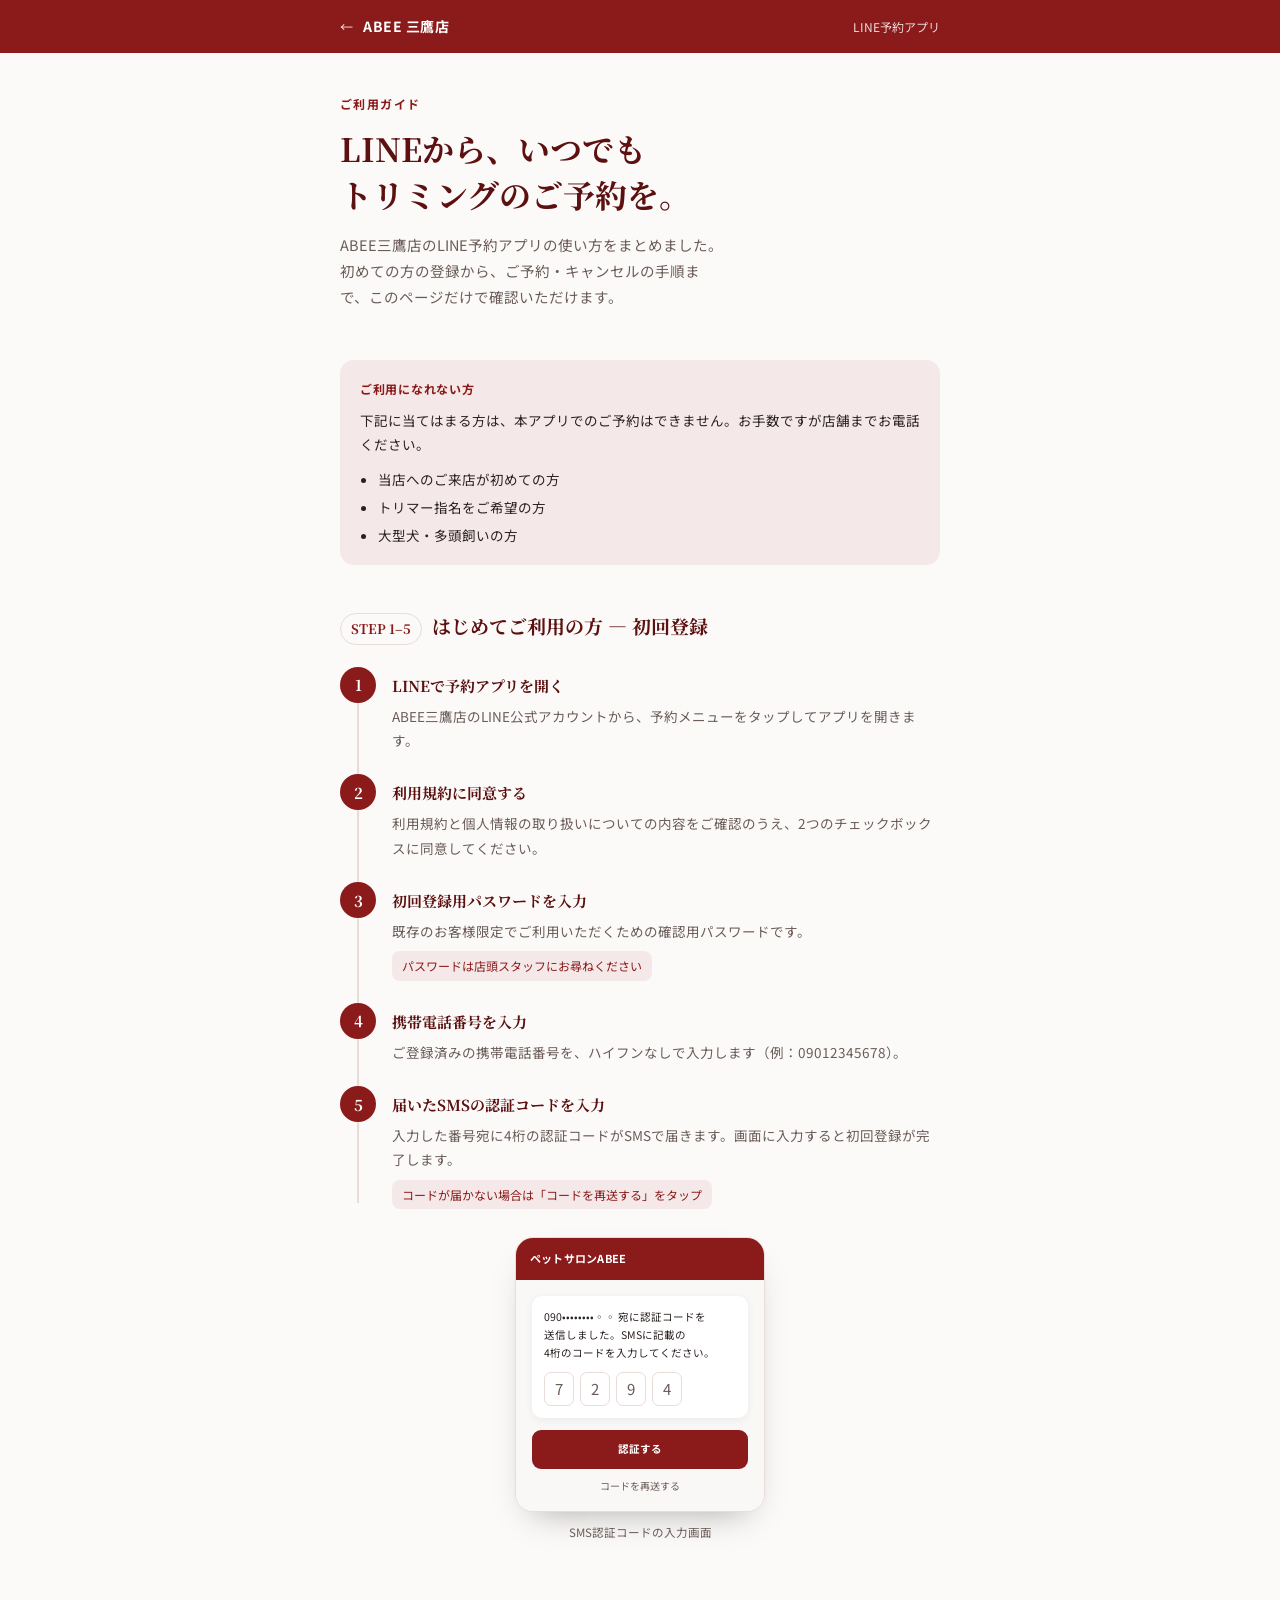
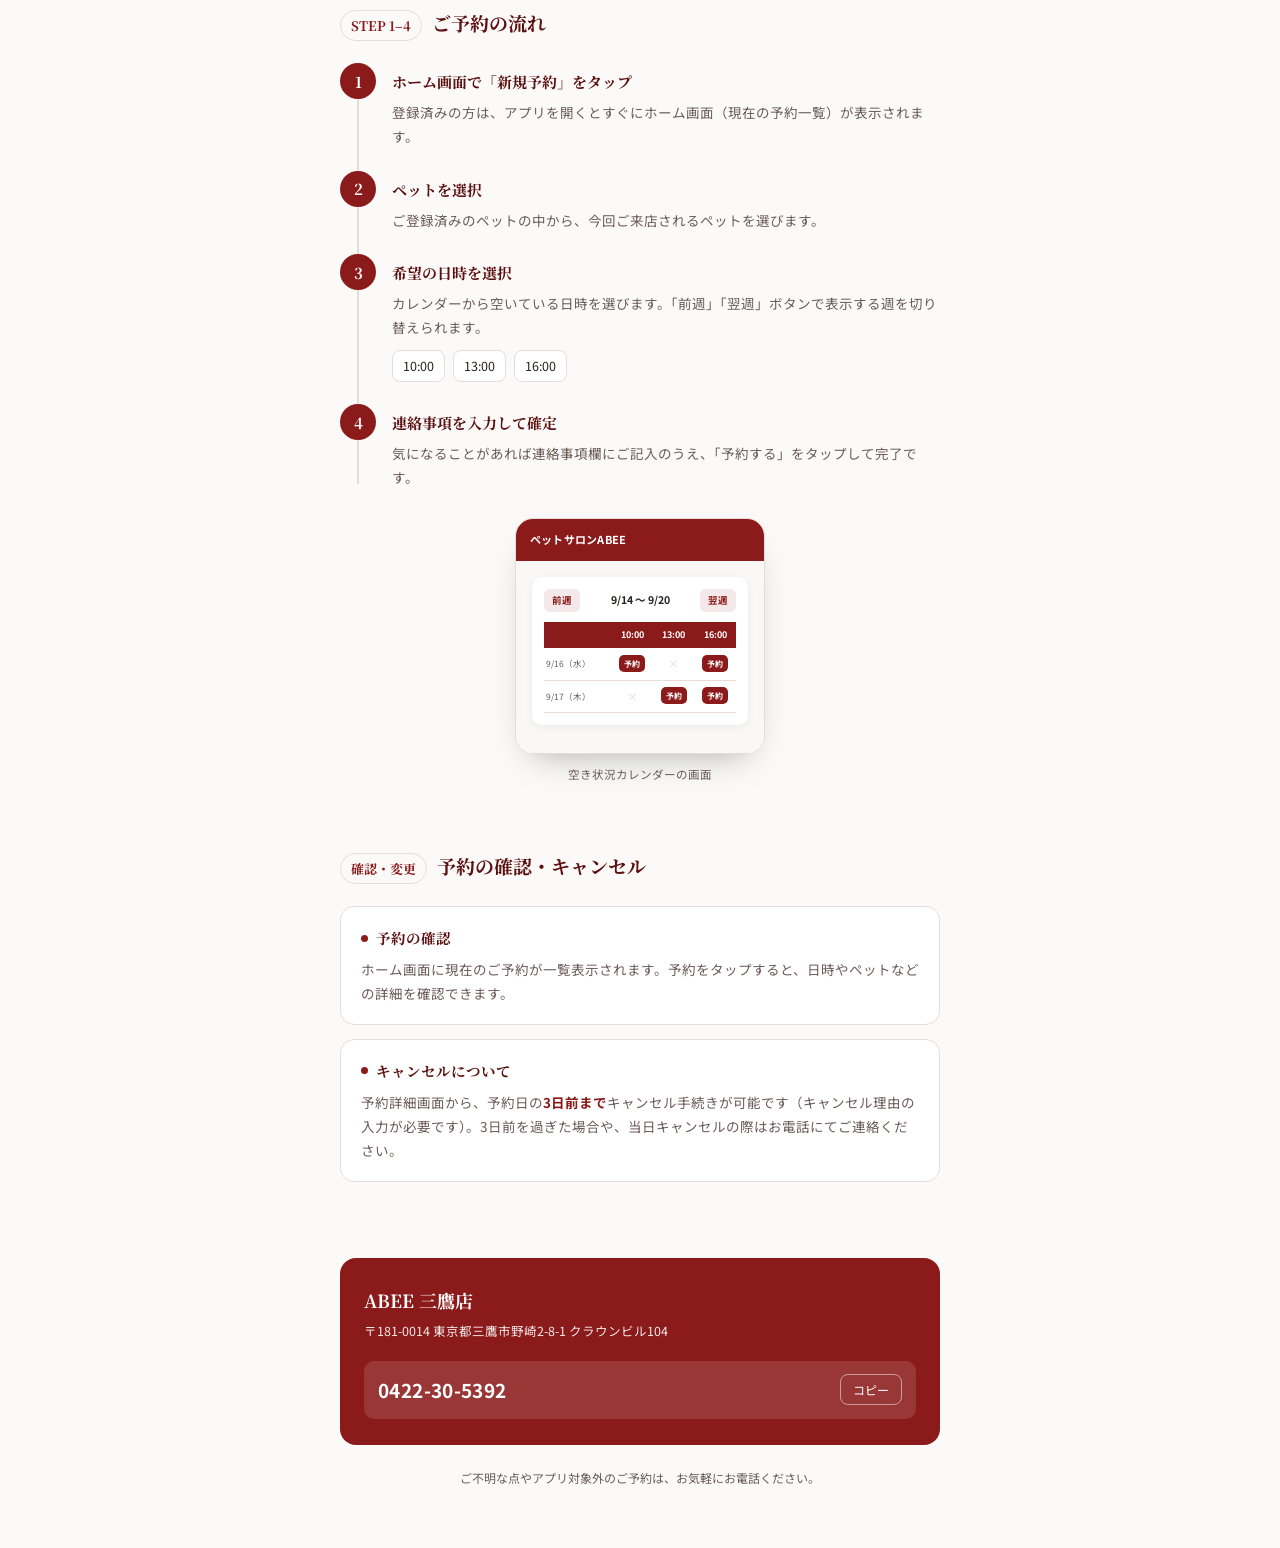
==== guide.html @ 0f538b0d "LINE予約アプリの使い方ガイドページを追加 初回登録〜予約〜キャンセルまでの流れをまとめた独立ページ (guide.html)を追加し、初回登録案内画面(screen-register)から リンク" ====
<!DOCTYPE html>
<html lang="ja">
<head>
<meta charset="UTF-8">
<meta name="viewport" content="width=device-width, initial-scale=1.0, viewport-fit=cover">
<title>LINE予約ガイド | ABEE三鷹店</title>
<link rel="stylesheet" href="https://fonts.googleapis.com/css2?family=Noto+Serif+JP:wght@500;700&family=Noto+Sans+JP:wght@400;500;700&display=swap">
<style>
  :root{
    --red:#8B1A1A;
    --red-deep:#5C1010;
    --red-soft:#F5E8E8;
    --ink:#2A2220;
    --ink-soft:#6B5C58;
    --paper:#FBFAF9;
    --card:#FFFFFF;
    --line:#E8DCD9;
  }
  *{box-sizing:border-box;}
  html,body{margin:0;}
  body{
    background:var(--paper);
    color:var(--ink);
    font-family:'Noto Sans JP','Hiragino Kaku Gothic ProN',sans-serif;
    line-height:1.8;
  }
  img{max-width:100%;}
  h1,h2,h3{
    font-family:'Noto Serif JP',serif;
    color:var(--red-deep);
    margin:0;
  }
  .wrap{
    max-width:640px;
    margin:0 auto;
    padding-left:20px;
    padding-right:20px;
  }

  /* ── ヘッダー ── */
  .masthead{
    background:var(--red);
    color:#fff;
    padding-top:14px;
    padding-bottom:14px;
  }
  .masthead .wrap{
    display:flex;
    align-items:center;
    gap:10px;
  }
  .masthead a.back{
    color:#fff;
    text-decoration:none;
    font-size:13px;
    opacity:.9;
    display:flex;
    align-items:center;
    gap:4px;
  }
  .masthead .shop{
    font-weight:700;
    font-size:14px;
    letter-spacing:.04em;
  }
  .masthead .tagline{
    font-size:12px;
    opacity:.85;
    margin-left:auto;
  }

  /* ── ヒーロー ── */
  .hero{
    padding-top:40px;
    padding-bottom:28px;
  }
  .hero .eyebrow{
    font-size:12px;
    font-weight:700;
    letter-spacing:.12em;
    color:var(--red);
    margin-bottom:10px;
  }
  .hero h1{
    font-size:clamp(24px,6vw,32px);
    font-weight:700;
    line-height:1.45;
  }
  .hero p{
    margin-top:14px;
    color:var(--ink-soft);
    font-size:14.5px;
    max-width:48ch;
  }

  /* ── 注意カード ── */
  .notice{
    background:var(--red-soft);
    border-radius:14px;
    padding:18px 20px;
    margin-top:8px;
    margin-bottom:36px;
  }
  .notice .label{
    font-size:12px;
    font-weight:700;
    letter-spacing:.06em;
    color:var(--red);
    margin-bottom:8px;
  }
  .notice p{
    font-size:13.5px;
    color:var(--ink);
    margin:0 0 10px;
  }
  .notice ul{
    margin:0;
    padding-left:1.3em;
    font-size:13.5px;
  }
  .notice li{margin-bottom:4px;}
  .notice li:last-child{margin-bottom:0;}

  /* ── セクション見出し ── */
  section{
    padding-top:8px;
    padding-bottom:44px;
  }
  .section-head{
    display:flex;
    align-items:baseline;
    gap:10px;
    margin-bottom:22px;
  }
  .section-head .no{
    font-family:'Noto Serif JP',serif;
    font-size:13px;
    font-weight:700;
    color:var(--red);
    border:1px solid var(--line);
    border-radius:999px;
    padding:3px 10px;
    flex-shrink:0;
  }
  .section-head h2{
    font-size:19px;
    font-weight:700;
  }

  /* ── ステップ ── */
  .steps{
    position:relative;
    display:flex;
    flex-direction:column;
    gap:22px;
  }
  .steps::before{
    content:"";
    position:absolute;
    left:17px;
    top:6px;
    bottom:6px;
    width:2px;
    background:var(--line);
  }
  .step{
    position:relative;
    display:flex;
    gap:16px;
  }
  .step .num{
    position:relative;
    z-index:1;
    flex-shrink:0;
    width:36px;
    height:36px;
    border-radius:50%;
    background:var(--red);
    color:#fff;
    font-family:'Noto Serif JP',serif;
    font-weight:700;
    font-size:15px;
    display:flex;
    align-items:center;
    justify-content:center;
  }
  .step .body{padding-top:5px;}
  .step .body h3{font-size:15px;font-weight:700;margin-bottom:5px;}
  .step .body p{font-size:13.5px;color:var(--ink-soft);margin:0;}
  .step .body .hint{
    display:inline-block;
    margin-top:8px;
    font-size:12px;
    color:var(--red);
    background:var(--red-soft);
    border-radius:8px;
    padding:4px 10px;
  }

  /* ── 時間帯バッジ ── */
  .slots{display:flex;gap:8px;margin-top:10px;flex-wrap:wrap;}
  .slots span{
    font-size:12.5px;
    font-variant-numeric:tabular-nums;
    background:var(--card);
    border:1px solid var(--line);
    border-radius:8px;
    padding:4px 10px;
  }

  /* ── 情報カード群 ── */
  .info-grid{display:grid;gap:14px;}
  .info-card{
    background:var(--card);
    border:1px solid var(--line);
    border-radius:14px;
    padding:18px 20px;
  }
  .info-card h3{
    font-size:14.5px;font-weight:700;margin-bottom:6px;
    display:flex;align-items:center;gap:8px;
  }
  .info-card h3 .dot{width:7px;height:7px;border-radius:50%;background:var(--red);flex-shrink:0;}
  .info-card p{font-size:13.5px;color:var(--ink-soft);margin:0;}

  /* ── フッター ── */
  footer{padding-top:32px;padding-bottom:48px;}
  .contact-card{background:var(--red);color:#fff;border-radius:16px;padding:26px 24px;}
  .contact-card .name{font-family:'Noto Serif JP',serif;font-size:18px;font-weight:700;margin-bottom:4px;}
  .contact-card .addr{font-size:12.5px;opacity:.9;margin-bottom:18px;}
  .tel-row{display:flex;align-items:center;gap:10px;background:rgba(255,255,255,.12);border-radius:10px;padding:12px 14px;}
  .tel-row .num{font-size:19px;font-weight:700;font-variant-numeric:tabular-nums;letter-spacing:.02em;}
  .copy-btn{
    margin-left:auto;flex-shrink:0;
    border:1px solid rgba(255,255,255,.5);background:transparent;color:#fff;
    font-family:'Noto Sans JP',sans-serif;font-size:12px;border-radius:8px;padding:6px 12px;cursor:pointer;
  }
  .copy-btn:active{background:rgba(255,255,255,.15);}
  .foot-note{text-align:center;font-size:12px;color:var(--ink-soft);margin-top:22px;}

  @media (max-width:420px){ .hero{padding-top:32px;padding-bottom:22px;} }

  /* ── 画面プレビュー ── */
  .mock{
    width:100%;max-width:250px;margin:28px auto 4px;
    border-radius:18px;overflow:hidden;
    background:var(--card);border:1px solid var(--line);
    box-shadow:0 16px 34px -18px rgba(0,0,0,.35);
  }
  .mock-head{background:var(--red);color:#fff;font-size:11px;font-weight:700;letter-spacing:.02em;padding:11px 14px;}
  .mock-body{padding:16px;background:#FAF8F7;}
  .mock-card{background:#fff;border-radius:10px;padding:12px;margin-bottom:12px;box-shadow:0 2px 8px rgba(0,0,0,.06);}
  .mock-p{font-size:10.5px;color:var(--ink);margin:0 0 10px;line-height:1.7;}
  .mock-pin{display:flex;gap:6px;}
  .mock-pin span{
    width:30px;height:34px;border:1.5px solid var(--line);border-radius:7px;
    display:flex;align-items:center;justify-content:center;font-size:15px;color:var(--ink-soft);
  }
  .mock-btn{background:var(--red);color:#fff;text-align:center;font-size:10.5px;font-weight:700;border-radius:9px;padding:10px;margin-bottom:8px;}
  .mock-link{text-align:center;font-size:10px;color:var(--ink-soft);}
  .mock-cal-nav{display:flex;justify-content:space-between;align-items:center;font-size:9.5px;margin-bottom:10px;color:var(--ink-soft);}
  .mock-cal-nav .pill{background:var(--red-soft);color:var(--red);border-radius:6px;padding:3px 8px;font-weight:700;}
  .mock-cal-nav b{color:var(--ink);font-size:10.5px;font-weight:700;}
  .mock-cal{width:100%;border-collapse:collapse;font-size:9px;}
  .mock-cal th{background:var(--red);color:#fff;padding:5px 2px;font-weight:700;font-size:9px;}
  .mock-cal td{padding:6px 2px;text-align:center;border-bottom:1px solid var(--line);}
  .mock-cal td:first-child{text-align:left;font-size:8.5px;color:var(--ink-soft);}
  .mock-cal td.ok{color:#fff;}
  .mock-cal td.ok span{background:var(--red);border-radius:5px;padding:3px 5px;font-size:8px;font-weight:700;}
  .mock-cal td.no{color:var(--line);font-size:11px;}
  .mock-caption{text-align:center;font-size:11.5px;color:var(--ink-soft);margin-top:10px;}
</style>
</head>
<body>

<header class="masthead">
  <div class="wrap">
    <a class="back" href="index.html">←</a>
    <span class="shop">ABEE 三鷹店</span>
    <span class="tagline">LINE予約アプリ</span>
  </div>
</header>

<div class="wrap">

  <div class="hero">
    <div class="eyebrow">ご利用ガイド</div>
    <h1>LINEから、いつでも<br>トリミングのご予約を。</h1>
    <p>ABEE三鷹店のLINE予約アプリの使い方をまとめました。初めての方の登録から、ご予約・キャンセルの手順まで、このページだけで確認いただけます。</p>
  </div>

  <div class="notice">
    <div class="label">ご利用になれない方</div>
    <p>下記に当てはまる方は、本アプリでのご予約はできません。お手数ですが店舗までお電話ください。</p>
    <ul>
      <li>当店へのご来店が初めての方</li>
      <li>トリマー指名をご希望の方</li>
      <li>大型犬・多頭飼いの方</li>
    </ul>
  </div>

  <section>
    <div class="section-head">
      <span class="no">STEP 1–5</span>
      <h2>はじめてご利用の方 — 初回登録</h2>
    </div>
    <div class="steps">
      <div class="step">
        <div class="num">1</div>
        <div class="body">
          <h3>LINEで予約アプリを開く</h3>
          <p>ABEE三鷹店のLINE公式アカウントから、予約メニューをタップしてアプリを開きます。</p>
        </div>
      </div>
      <div class="step">
        <div class="num">2</div>
        <div class="body">
          <h3>利用規約に同意する</h3>
          <p>利用規約と個人情報の取り扱いについての内容をご確認のうえ、2つのチェックボックスに同意してください。</p>
        </div>
      </div>
      <div class="step">
        <div class="num">3</div>
        <div class="body">
          <h3>初回登録用パスワードを入力</h3>
          <p>既存のお客様限定でご利用いただくための確認用パスワードです。</p>
          <span class="hint">パスワードは店頭スタッフにお尋ねください</span>
        </div>
      </div>
      <div class="step">
        <div class="num">4</div>
        <div class="body">
          <h3>携帯電話番号を入力</h3>
          <p>ご登録済みの携帯電話番号を、ハイフンなしで入力します（例：09012345678）。</p>
        </div>
      </div>
      <div class="step">
        <div class="num">5</div>
        <div class="body">
          <h3>届いたSMSの認証コードを入力</h3>
          <p>入力した番号宛に4桁の認証コードがSMSで届きます。画面に入力すると初回登録が完了します。</p>
          <span class="hint">コードが届かない場合は「コードを再送する」をタップ</span>
        </div>
      </div>
    </div>

    <div class="mock">
      <div class="mock-head">ペットサロンABEE</div>
      <div class="mock-body">
        <div class="mock-card">
          <p class="mock-p">090••••••••◦◦ 宛に認証コードを<br>送信しました。SMSに記載の<br>4桁のコードを入力してください。</p>
          <div class="mock-pin"><span>7</span><span>2</span><span>9</span><span>4</span></div>
        </div>
        <div class="mock-btn">認証する</div>
        <div class="mock-link">コードを再送する</div>
      </div>
    </div>
    <p class="mock-caption">SMS認証コードの入力画面</p>
  </section>

  <section>
    <div class="section-head">
      <span class="no">STEP 1–4</span>
      <h2>ご予約の流れ</h2>
    </div>
    <div class="steps">
      <div class="step">
        <div class="num">1</div>
        <div class="body">
          <h3>ホーム画面で「新規予約」をタップ</h3>
          <p>登録済みの方は、アプリを開くとすぐにホーム画面（現在の予約一覧）が表示されます。</p>
        </div>
      </div>
      <div class="step">
        <div class="num">2</div>
        <div class="body">
          <h3>ペットを選択</h3>
          <p>ご登録済みのペットの中から、今回ご来店されるペットを選びます。</p>
        </div>
      </div>
      <div class="step">
        <div class="num">3</div>
        <div class="body">
          <h3>希望の日時を選択</h3>
          <p>カレンダーから空いている日時を選びます。「前週」「翌週」ボタンで表示する週を切り替えられます。</p>
          <div class="slots"><span>10:00</span><span>13:00</span><span>16:00</span></div>
        </div>
      </div>
      <div class="step">
        <div class="num">4</div>
        <div class="body">
          <h3>連絡事項を入力して確定</h3>
          <p>気になることがあれば連絡事項欄にご記入のうえ、「予約する」をタップして完了です。</p>
        </div>
      </div>
    </div>

    <div class="mock">
      <div class="mock-head">ペットサロンABEE</div>
      <div class="mock-body">
        <div class="mock-card">
          <div class="mock-cal-nav"><span class="pill">前週</span><b>9/14 〜 9/20</b><span class="pill">翌週</span></div>
          <table class="mock-cal">
            <tr><th></th><th>10:00</th><th>13:00</th><th>16:00</th></tr>
            <tr><td>9/16（水）</td><td class="ok"><span>予約</span></td><td class="no">×</td><td class="ok"><span>予約</span></td></tr>
            <tr><td>9/17（木）</td><td class="no">×</td><td class="ok"><span>予約</span></td><td class="ok"><span>予約</span></td></tr>
          </table>
        </div>
      </div>
    </div>
    <p class="mock-caption">空き状況カレンダーの画面</p>
  </section>

  <section>
    <div class="section-head">
      <span class="no">確認・変更</span>
      <h2>予約の確認・キャンセル</h2>
    </div>
    <div class="info-grid">
      <div class="info-card">
        <h3><span class="dot"></span>予約の確認</h3>
        <p>ホーム画面に現在のご予約が一覧表示されます。予約をタップすると、日時やペットなどの詳細を確認できます。</p>
      </div>
      <div class="info-card">
        <h3><span class="dot"></span>キャンセルについて</h3>
        <p>予約詳細画面から、予約日の<strong style="color:var(--red)">3日前まで</strong>キャンセル手続きが可能です（キャンセル理由の入力が必要です）。3日前を過ぎた場合や、当日キャンセルの際はお電話にてご連絡ください。</p>
      </div>
    </div>
  </section>

</div>

<footer>
  <div class="wrap">
    <div class="contact-card">
      <div class="name">ABEE 三鷹店</div>
      <div class="addr">〒181-0014 東京都三鷹市野崎2-8-1 クラウンビル104</div>
      <div class="tel-row">
        <span class="num" id="tel-num">0422-30-5392</span>
        <button class="copy-btn" id="copy-btn" type="button">コピー</button>
      </div>
    </div>
    <p class="foot-note">ご不明な点やアプリ対象外のご予約は、お気軽にお電話ください。</p>
  </div>
</footer>

<script>
  (function(){
    var btn = document.getElementById('copy-btn');
    var num = document.getElementById('tel-num').textContent;
    btn.addEventListener('click', function(){
      function fallback(){
        var r = document.createRange();
        r.selectNode(document.getElementById('tel-num'));
        var sel = window.getSelection();
        sel.removeAllRanges();
        sel.addRange(r);
      }
      if (navigator.clipboard && navigator.clipboard.writeText) {
        navigator.clipboard.writeText(num).then(function(){
          btn.textContent = 'コピーしました';
          setTimeout(function(){ btn.textContent = 'コピー'; }, 1800);
        }).catch(fallback);
      } else {
        fallback();
      }
    });
  })();
</script>

</body>
</html>
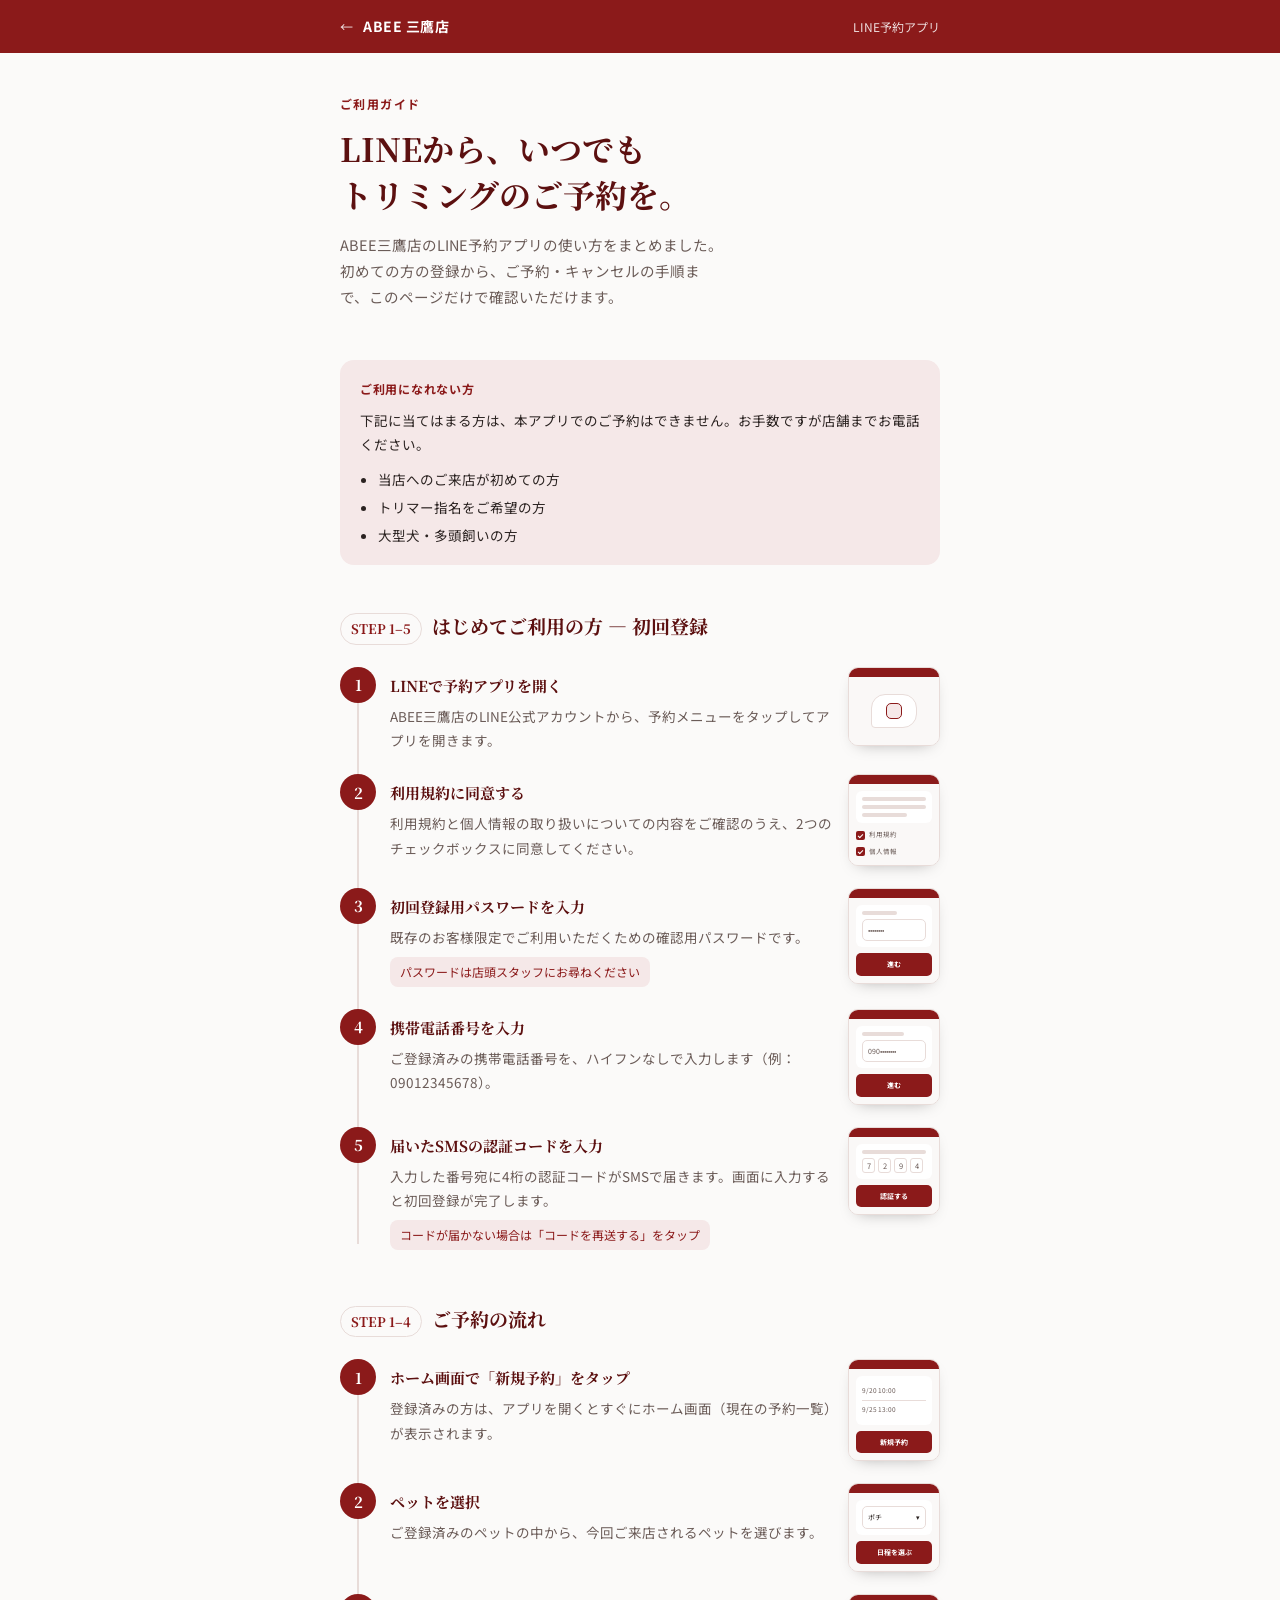
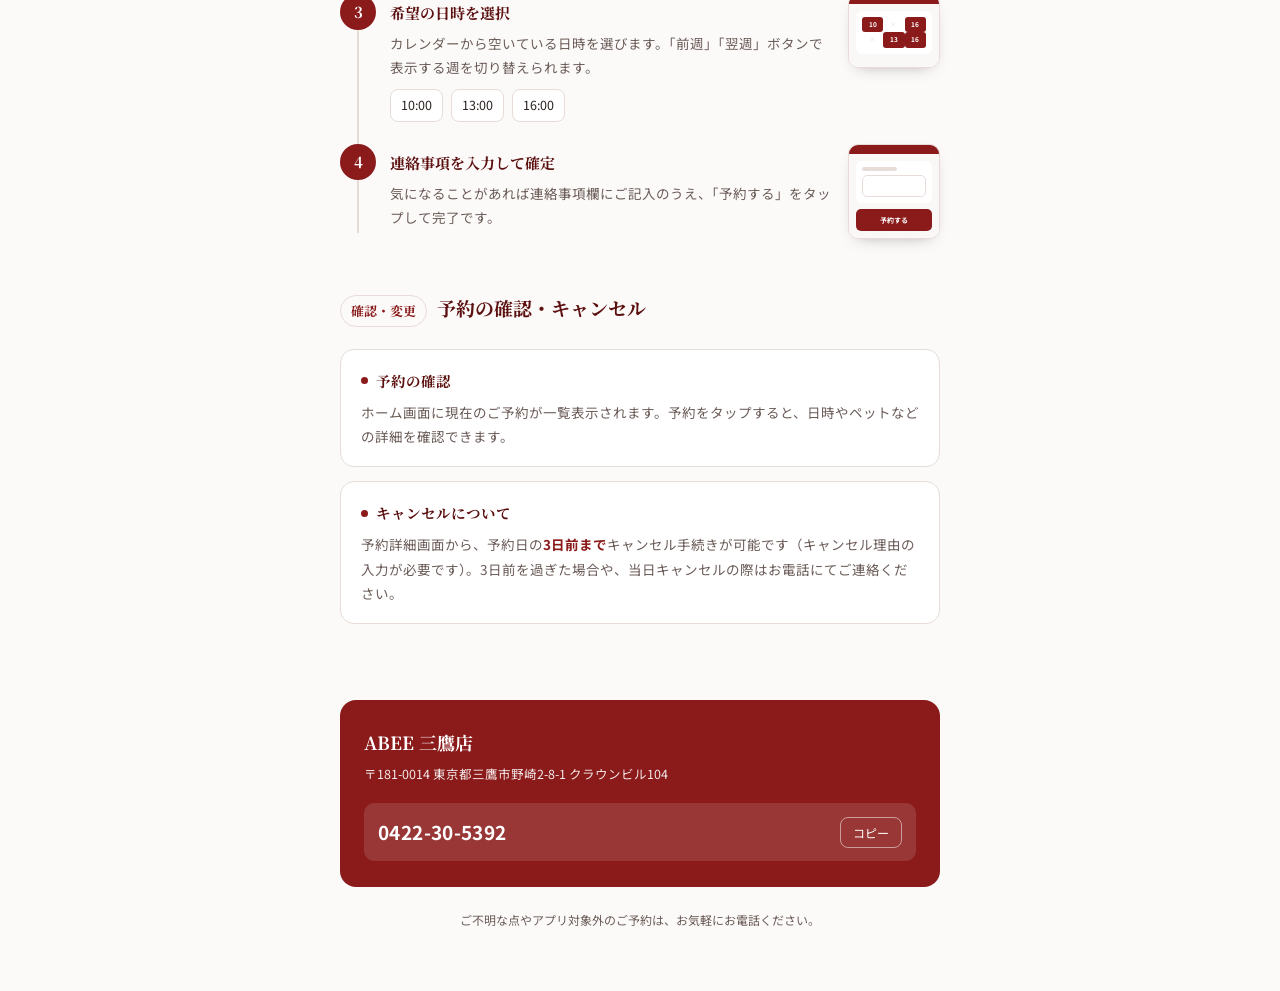
==== commit 2843b5cc: "使い方ガイドのミニ画面イラストを各ステップに紐づけ これまでセクション末尾にまとめて1枚ずつ置いていたミニ画面イラスト を、各ステップの説明文の横に直接配置する構成に変更。初回登録5ステ ップ・予約4" ====
--- a/guide.html
+++ b/guide.html
@@ -166,7 +166,8 @@
   .step{
     position:relative;
     display:flex;
-    gap:16px;
+    align-items:flex-start;
+    gap:14px;
   }
   .step .num{
     position:relative;
@@ -184,7 +185,7 @@
     align-items:center;
     justify-content:center;
   }
-  .step .body{padding-top:5px;}
+  .step .body{padding-top:5px;flex:1 1 auto;min-width:0;}
   .step .body h3{font-size:15px;font-weight:700;margin-bottom:5px;}
   .step .body p{font-size:13.5px;color:var(--ink-soft);margin:0;}
   .step .body .hint{
@@ -240,35 +241,62 @@
 
   @media (max-width:420px){ .hero{padding-top:32px;padding-bottom:22px;} }
 
-  /* ── 画面プレビュー ── */
-  .mock{
-    width:100%;max-width:250px;margin:28px auto 4px;
-    border-radius:18px;overflow:hidden;
-    background:var(--card);border:1px solid var(--line);
-    box-shadow:0 16px 34px -18px rgba(0,0,0,.35);
-  }
-  .mock-head{background:var(--red);color:#fff;font-size:11px;font-weight:700;letter-spacing:.02em;padding:11px 14px;}
-  .mock-body{padding:16px;background:#FAF8F7;}
-  .mock-card{background:#fff;border-radius:10px;padding:12px;margin-bottom:12px;box-shadow:0 2px 8px rgba(0,0,0,.06);}
-  .mock-p{font-size:10.5px;color:var(--ink);margin:0 0 10px;line-height:1.7;}
-  .mock-pin{display:flex;gap:6px;}
-  .mock-pin span{
-    width:30px;height:34px;border:1.5px solid var(--line);border-radius:7px;
-    display:flex;align-items:center;justify-content:center;font-size:15px;color:var(--ink-soft);
-  }
-  .mock-btn{background:var(--red);color:#fff;text-align:center;font-size:10.5px;font-weight:700;border-radius:9px;padding:10px;margin-bottom:8px;}
-  .mock-link{text-align:center;font-size:10px;color:var(--ink-soft);}
-  .mock-cal-nav{display:flex;justify-content:space-between;align-items:center;font-size:9.5px;margin-bottom:10px;color:var(--ink-soft);}
-  .mock-cal-nav .pill{background:var(--red-soft);color:var(--red);border-radius:6px;padding:3px 8px;font-weight:700;}
-  .mock-cal-nav b{color:var(--ink);font-size:10.5px;font-weight:700;}
-  .mock-cal{width:100%;border-collapse:collapse;font-size:9px;}
-  .mock-cal th{background:var(--red);color:#fff;padding:5px 2px;font-weight:700;font-size:9px;}
-  .mock-cal td{padding:6px 2px;text-align:center;border-bottom:1px solid var(--line);}
-  .mock-cal td:first-child{text-align:left;font-size:8.5px;color:var(--ink-soft);}
-  .mock-cal td.ok{color:#fff;}
-  .mock-cal td.ok span{background:var(--red);border-radius:5px;padding:3px 5px;font-size:8px;font-weight:700;}
-  .mock-cal td.no{color:var(--line);font-size:11px;}
-  .mock-caption{text-align:center;font-size:11.5px;color:var(--ink-soft);margin-top:10px;}
+  /* ── ステップ内ミニ画面イラスト ── */
+  .thumb{
+    width:92px;
+    flex:0 0 auto;
+    border-radius:10px;
+    overflow:hidden;
+    border:1px solid var(--line);
+    box-shadow:0 6px 16px -10px rgba(0,0,0,.4);
+  }
+  .thumb-bar{height:9px;background:var(--red);}
+  .thumb-body{background:#FAF8F7;padding:7px;}
+  .thumb-card{background:#fff;border-radius:6px;padding:6px;margin-bottom:6px;}
+  .thumb-line{height:4px;border-radius:2px;background:var(--line);margin-bottom:4px;}
+  .thumb-line:last-child{margin-bottom:0;}
+  .thumb-input{
+    border:1px solid var(--line);border-radius:5px;
+    font-size:7px;color:var(--ink-soft);padding:4px 5px;margin-top:4px;
+  }
+  .thumb-select{
+    border:1px solid var(--line);border-radius:5px;
+    font-size:7px;color:var(--ink);padding:4px 5px;
+    display:flex;justify-content:space-between;
+  }
+  .thumb-check{display:flex;align-items:center;gap:4px;margin-top:5px;font-size:6.5px;color:var(--ink-soft);}
+  .thumb-check i{width:9px;height:9px;border-radius:2px;background:var(--red);flex-shrink:0;position:relative;}
+  .thumb-check i::after{
+    content:"";position:absolute;left:2px;top:3px;width:4px;height:2px;
+    border-left:1.2px solid #fff;border-bottom:1.2px solid #fff;transform:rotate(-45deg);
+  }
+  .thumb-row{
+    display:flex;justify-content:space-between;align-items:center;
+    font-size:6.5px;color:var(--ink-soft);padding:3px 0;border-bottom:1px solid var(--line);
+    font-variant-numeric:tabular-nums;
+  }
+  .thumb-row:last-child{border-bottom:none;}
+  .thumb-pin{display:flex;gap:3px;margin-top:4px;}
+  .thumb-pin span{
+    width:13px;height:15px;border:1px solid var(--line);border-radius:3px;
+    font-size:7.5px;display:flex;align-items:center;justify-content:center;color:var(--ink-soft);
+  }
+  .thumb-btn{background:var(--red);color:#fff;text-align:center;font-size:7px;font-weight:700;padding:5px;border-radius:5px;}
+  .thumb-cal{width:100%;border-collapse:collapse;font-size:6.5px;}
+  .thumb-cal td{padding:2px 1px;text-align:center;}
+  .thumb-cal td.ok{background:var(--red);color:#fff;border-radius:3px;font-weight:700;}
+  .thumb-cal td.no{color:var(--line);}
+  .thumb-ta{border:1px solid var(--line);border-radius:5px;height:22px;margin-top:4px;}
+  .thumb-bubble{display:flex;align-items:center;justify-content:center;height:54px;}
+  .thumb-bubble .shape{
+    width:46px;height:34px;border-radius:14px 14px 14px 4px;
+    background:var(--card);border:1.3px solid var(--line);
+    display:flex;align-items:center;justify-content:center;
+  }
+  .thumb-bubble .shape span{
+    width:16px;height:16px;border-radius:5px;background:var(--red-soft);
+    border:1.2px solid var(--red);
+  }
 </style>
 </head>
 <body>
@@ -305,20 +333,41 @@
       <h2>はじめてご利用の方 — 初回登録</h2>
     </div>
     <div class="steps">
+
       <div class="step">
         <div class="num">1</div>
         <div class="body">
           <h3>LINEで予約アプリを開く</h3>
           <p>ABEE三鷹店のLINE公式アカウントから、予約メニューをタップしてアプリを開きます。</p>
         </div>
-      </div>
+        <div class="thumb">
+          <div class="thumb-bar"></div>
+          <div class="thumb-body">
+            <div class="thumb-bubble"><div class="shape"><span></span></div></div>
+          </div>
+        </div>
+      </div>
+
       <div class="step">
         <div class="num">2</div>
         <div class="body">
           <h3>利用規約に同意する</h3>
           <p>利用規約と個人情報の取り扱いについての内容をご確認のうえ、2つのチェックボックスに同意してください。</p>
         </div>
-      </div>
+        <div class="thumb">
+          <div class="thumb-bar"></div>
+          <div class="thumb-body">
+            <div class="thumb-card">
+              <div class="thumb-line"></div>
+              <div class="thumb-line"></div>
+              <div class="thumb-line" style="width:70%"></div>
+            </div>
+            <div class="thumb-check"><i></i>利用規約</div>
+            <div class="thumb-check"><i></i>個人情報</div>
+          </div>
+        </div>
+      </div>
+
       <div class="step">
         <div class="num">3</div>
         <div class="body">
@@ -326,14 +375,36 @@
           <p>既存のお客様限定でご利用いただくための確認用パスワードです。</p>
           <span class="hint">パスワードは店頭スタッフにお尋ねください</span>
         </div>
-      </div>
+        <div class="thumb">
+          <div class="thumb-bar"></div>
+          <div class="thumb-body">
+            <div class="thumb-card">
+              <div class="thumb-line" style="width:55%"></div>
+              <div class="thumb-input">••••••••</div>
+            </div>
+            <div class="thumb-btn">進む</div>
+          </div>
+        </div>
+      </div>
+
       <div class="step">
         <div class="num">4</div>
         <div class="body">
           <h3>携帯電話番号を入力</h3>
           <p>ご登録済みの携帯電話番号を、ハイフンなしで入力します（例：09012345678）。</p>
         </div>
-      </div>
+        <div class="thumb">
+          <div class="thumb-bar"></div>
+          <div class="thumb-body">
+            <div class="thumb-card">
+              <div class="thumb-line" style="width:65%"></div>
+              <div class="thumb-input">090••••••••</div>
+            </div>
+            <div class="thumb-btn">進む</div>
+          </div>
+        </div>
+      </div>
+
       <div class="step">
         <div class="num">5</div>
         <div class="body">
@@ -341,21 +412,19 @@
           <p>入力した番号宛に4桁の認証コードがSMSで届きます。画面に入力すると初回登録が完了します。</p>
           <span class="hint">コードが届かない場合は「コードを再送する」をタップ</span>
         </div>
-      </div>
-    </div>
-
-    <div class="mock">
-      <div class="mock-head">ペットサロンABEE</div>
-      <div class="mock-body">
-        <div class="mock-card">
-          <p class="mock-p">090••••••••◦◦ 宛に認証コードを<br>送信しました。SMSに記載の<br>4桁のコードを入力してください。</p>
-          <div class="mock-pin"><span>7</span><span>2</span><span>9</span><span>4</span></div>
-        </div>
-        <div class="mock-btn">認証する</div>
-        <div class="mock-link">コードを再送する</div>
-      </div>
-    </div>
-    <p class="mock-caption">SMS認証コードの入力画面</p>
+        <div class="thumb">
+          <div class="thumb-bar"></div>
+          <div class="thumb-body">
+            <div class="thumb-card">
+              <div class="thumb-line"></div>
+              <div class="thumb-pin"><span>7</span><span>2</span><span>9</span><span>4</span></div>
+            </div>
+            <div class="thumb-btn">認証する</div>
+          </div>
+        </div>
+      </div>
+
+    </div>
   </section>
 
   <section>
@@ -364,20 +433,42 @@
       <h2>ご予約の流れ</h2>
     </div>
     <div class="steps">
+
       <div class="step">
         <div class="num">1</div>
         <div class="body">
           <h3>ホーム画面で「新規予約」をタップ</h3>
           <p>登録済みの方は、アプリを開くとすぐにホーム画面（現在の予約一覧）が表示されます。</p>
         </div>
-      </div>
+        <div class="thumb">
+          <div class="thumb-bar"></div>
+          <div class="thumb-body">
+            <div class="thumb-card">
+              <div class="thumb-row"><span>9/20 10:00</span></div>
+              <div class="thumb-row"><span>9/25 13:00</span></div>
+            </div>
+            <div class="thumb-btn">新規予約</div>
+          </div>
+        </div>
+      </div>
+
       <div class="step">
         <div class="num">2</div>
         <div class="body">
           <h3>ペットを選択</h3>
           <p>ご登録済みのペットの中から、今回ご来店されるペットを選びます。</p>
         </div>
-      </div>
+        <div class="thumb">
+          <div class="thumb-bar"></div>
+          <div class="thumb-body">
+            <div class="thumb-card">
+              <div class="thumb-select"><span>ポチ</span><span>▾</span></div>
+            </div>
+            <div class="thumb-btn">日程を選ぶ</div>
+          </div>
+        </div>
+      </div>
+
       <div class="step">
         <div class="num">3</div>
         <div class="body">
@@ -385,30 +476,38 @@
           <p>カレンダーから空いている日時を選びます。「前週」「翌週」ボタンで表示する週を切り替えられます。</p>
           <div class="slots"><span>10:00</span><span>13:00</span><span>16:00</span></div>
         </div>
-      </div>
+        <div class="thumb">
+          <div class="thumb-bar"></div>
+          <div class="thumb-body">
+            <div class="thumb-card">
+              <table class="thumb-cal">
+                <tr><td class="ok">10</td><td class="no">×</td><td class="ok">16</td></tr>
+                <tr><td class="no">×</td><td class="ok">13</td><td class="ok">16</td></tr>
+              </table>
+            </div>
+          </div>
+        </div>
+      </div>
+
       <div class="step">
         <div class="num">4</div>
         <div class="body">
           <h3>連絡事項を入力して確定</h3>
           <p>気になることがあれば連絡事項欄にご記入のうえ、「予約する」をタップして完了です。</p>
         </div>
-      </div>
-    </div>
-
-    <div class="mock">
-      <div class="mock-head">ペットサロンABEE</div>
-      <div class="mock-body">
-        <div class="mock-card">
-          <div class="mock-cal-nav"><span class="pill">前週</span><b>9/14 〜 9/20</b><span class="pill">翌週</span></div>
-          <table class="mock-cal">
-            <tr><th></th><th>10:00</th><th>13:00</th><th>16:00</th></tr>
-            <tr><td>9/16（水）</td><td class="ok"><span>予約</span></td><td class="no">×</td><td class="ok"><span>予約</span></td></tr>
-            <tr><td>9/17（木）</td><td class="no">×</td><td class="ok"><span>予約</span></td><td class="ok"><span>予約</span></td></tr>
-          </table>
-        </div>
-      </div>
-    </div>
-    <p class="mock-caption">空き状況カレンダーの画面</p>
+        <div class="thumb">
+          <div class="thumb-bar"></div>
+          <div class="thumb-body">
+            <div class="thumb-card">
+              <div class="thumb-line" style="width:55%"></div>
+              <div class="thumb-ta"></div>
+            </div>
+            <div class="thumb-btn">予約する</div>
+          </div>
+        </div>
+      </div>
+
+    </div>
   </section>
 
   <section>
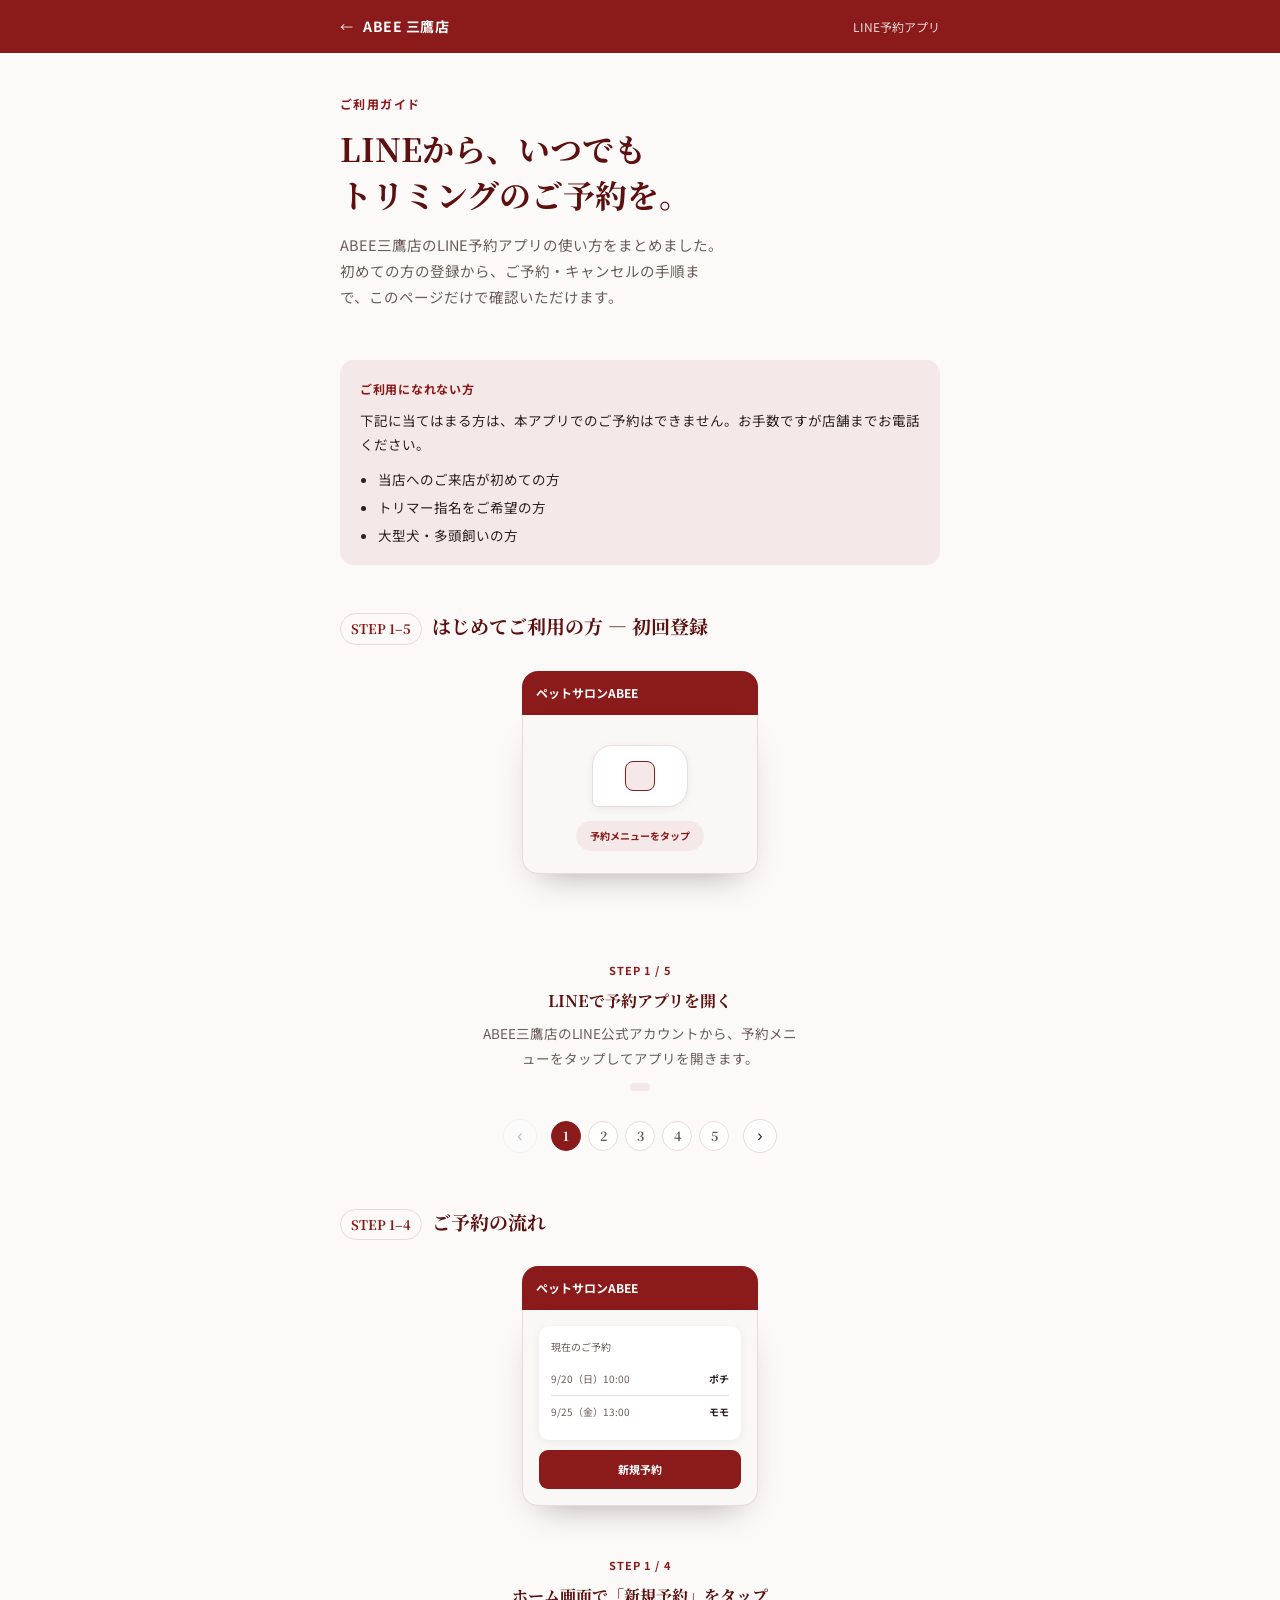
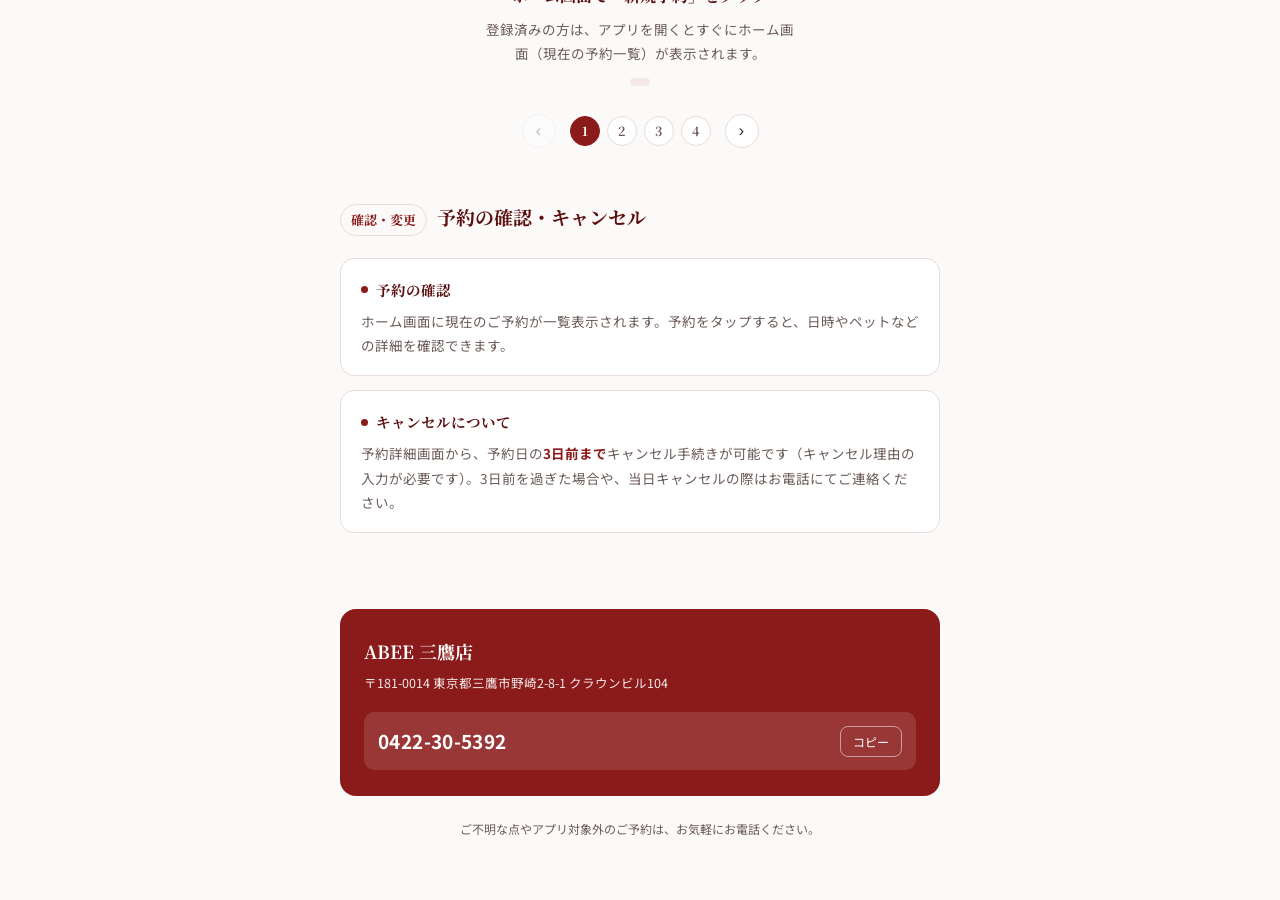
==== commit a6b0f4c6: "使い方ガイドをステップごとに画面が切り替わるインタラクティブ形式に変更 これまでステップを縦に並べてそれぞれに小さなイラストを添える形 だったのを、1つの画面エリアがステップ送りで切り替わる構成に変更" ====
--- a/guide.html
+++ b/guide.html
@@ -38,189 +38,46 @@
   }
 
   /* ── ヘッダー ── */
-  .masthead{
-    background:var(--red);
-    color:#fff;
-    padding-top:14px;
-    padding-bottom:14px;
-  }
-  .masthead .wrap{
-    display:flex;
-    align-items:center;
-    gap:10px;
-  }
-  .masthead a.back{
-    color:#fff;
-    text-decoration:none;
-    font-size:13px;
-    opacity:.9;
-    display:flex;
-    align-items:center;
-    gap:4px;
-  }
-  .masthead .shop{
-    font-weight:700;
-    font-size:14px;
-    letter-spacing:.04em;
-  }
-  .masthead .tagline{
-    font-size:12px;
-    opacity:.85;
-    margin-left:auto;
-  }
+  .masthead{background:var(--red);color:#fff;padding-top:14px;padding-bottom:14px;}
+  .masthead .wrap{display:flex;align-items:center;gap:10px;}
+  .masthead a.back{color:#fff;text-decoration:none;font-size:13px;opacity:.9;display:flex;align-items:center;gap:4px;}
+  .masthead .shop{font-weight:700;font-size:14px;letter-spacing:.04em;}
+  .masthead .tagline{font-size:12px;opacity:.85;margin-left:auto;}
 
   /* ── ヒーロー ── */
-  .hero{
-    padding-top:40px;
-    padding-bottom:28px;
-  }
-  .hero .eyebrow{
-    font-size:12px;
-    font-weight:700;
-    letter-spacing:.12em;
-    color:var(--red);
-    margin-bottom:10px;
-  }
-  .hero h1{
-    font-size:clamp(24px,6vw,32px);
-    font-weight:700;
-    line-height:1.45;
-  }
-  .hero p{
-    margin-top:14px;
-    color:var(--ink-soft);
-    font-size:14.5px;
-    max-width:48ch;
-  }
+  .hero{padding-top:40px;padding-bottom:28px;}
+  .hero .eyebrow{font-size:12px;font-weight:700;letter-spacing:.12em;color:var(--red);margin-bottom:10px;}
+  .hero h1{font-size:clamp(24px,6vw,32px);font-weight:700;line-height:1.45;}
+  .hero p{margin-top:14px;color:var(--ink-soft);font-size:14.5px;max-width:48ch;}
 
   /* ── 注意カード ── */
-  .notice{
-    background:var(--red-soft);
-    border-radius:14px;
-    padding:18px 20px;
-    margin-top:8px;
-    margin-bottom:36px;
-  }
-  .notice .label{
-    font-size:12px;
-    font-weight:700;
-    letter-spacing:.06em;
-    color:var(--red);
-    margin-bottom:8px;
-  }
-  .notice p{
-    font-size:13.5px;
-    color:var(--ink);
-    margin:0 0 10px;
-  }
-  .notice ul{
-    margin:0;
-    padding-left:1.3em;
-    font-size:13.5px;
-  }
+  .notice{background:var(--red-soft);border-radius:14px;padding:18px 20px;margin-top:8px;margin-bottom:36px;}
+  .notice .label{font-size:12px;font-weight:700;letter-spacing:.06em;color:var(--red);margin-bottom:8px;}
+  .notice p{font-size:13.5px;color:var(--ink);margin:0 0 10px;}
+  .notice ul{margin:0;padding-left:1.3em;font-size:13.5px;}
   .notice li{margin-bottom:4px;}
   .notice li:last-child{margin-bottom:0;}
 
   /* ── セクション見出し ── */
-  section{
-    padding-top:8px;
-    padding-bottom:44px;
-  }
-  .section-head{
-    display:flex;
-    align-items:baseline;
-    gap:10px;
-    margin-bottom:22px;
-  }
+  section{padding-top:8px;padding-bottom:44px;}
+  .section-head{display:flex;align-items:baseline;gap:10px;margin-bottom:22px;}
   .section-head .no{
-    font-family:'Noto Serif JP',serif;
-    font-size:13px;
-    font-weight:700;
-    color:var(--red);
-    border:1px solid var(--line);
-    border-radius:999px;
-    padding:3px 10px;
-    flex-shrink:0;
-  }
-  .section-head h2{
-    font-size:19px;
-    font-weight:700;
-  }
-
-  /* ── ステップ ── */
-  .steps{
-    position:relative;
-    display:flex;
-    flex-direction:column;
-    gap:22px;
-  }
-  .steps::before{
-    content:"";
-    position:absolute;
-    left:17px;
-    top:6px;
-    bottom:6px;
-    width:2px;
-    background:var(--line);
-  }
-  .step{
-    position:relative;
-    display:flex;
-    align-items:flex-start;
-    gap:14px;
-  }
-  .step .num{
-    position:relative;
-    z-index:1;
-    flex-shrink:0;
-    width:36px;
-    height:36px;
-    border-radius:50%;
-    background:var(--red);
-    color:#fff;
-    font-family:'Noto Serif JP',serif;
-    font-weight:700;
-    font-size:15px;
-    display:flex;
-    align-items:center;
-    justify-content:center;
-  }
-  .step .body{padding-top:5px;flex:1 1 auto;min-width:0;}
-  .step .body h3{font-size:15px;font-weight:700;margin-bottom:5px;}
-  .step .body p{font-size:13.5px;color:var(--ink-soft);margin:0;}
-  .step .body .hint{
-    display:inline-block;
-    margin-top:8px;
-    font-size:12px;
-    color:var(--red);
-    background:var(--red-soft);
-    border-radius:8px;
-    padding:4px 10px;
-  }
+    font-family:'Noto Serif JP',serif;font-size:13px;font-weight:700;color:var(--red);
+    border:1px solid var(--line);border-radius:999px;padding:3px 10px;flex-shrink:0;
+  }
+  .section-head h2{font-size:19px;font-weight:700;}
 
   /* ── 時間帯バッジ ── */
   .slots{display:flex;gap:8px;margin-top:10px;flex-wrap:wrap;}
   .slots span{
-    font-size:12.5px;
-    font-variant-numeric:tabular-nums;
-    background:var(--card);
-    border:1px solid var(--line);
-    border-radius:8px;
-    padding:4px 10px;
+    font-size:12.5px;font-variant-numeric:tabular-nums;
+    background:var(--card);border:1px solid var(--line);border-radius:8px;padding:4px 10px;
   }
 
   /* ── 情報カード群 ── */
   .info-grid{display:grid;gap:14px;}
-  .info-card{
-    background:var(--card);
-    border:1px solid var(--line);
-    border-radius:14px;
-    padding:18px 20px;
-  }
-  .info-card h3{
-    font-size:14.5px;font-weight:700;margin-bottom:6px;
-    display:flex;align-items:center;gap:8px;
-  }
+  .info-card{background:var(--card);border:1px solid var(--line);border-radius:14px;padding:18px 20px;}
+  .info-card h3{font-size:14.5px;font-weight:700;margin-bottom:6px;display:flex;align-items:center;gap:8px;}
   .info-card h3 .dot{width:7px;height:7px;border-radius:50%;background:var(--red);flex-shrink:0;}
   .info-card p{font-size:13.5px;color:var(--ink-soft);margin:0;}
 
@@ -232,8 +89,7 @@
   .tel-row{display:flex;align-items:center;gap:10px;background:rgba(255,255,255,.12);border-radius:10px;padding:12px 14px;}
   .tel-row .num{font-size:19px;font-weight:700;font-variant-numeric:tabular-nums;letter-spacing:.02em;}
   .copy-btn{
-    margin-left:auto;flex-shrink:0;
-    border:1px solid rgba(255,255,255,.5);background:transparent;color:#fff;
+    margin-left:auto;flex-shrink:0;border:1px solid rgba(255,255,255,.5);background:transparent;color:#fff;
     font-family:'Noto Sans JP',sans-serif;font-size:12px;border-radius:8px;padding:6px 12px;cursor:pointer;
   }
   .copy-btn:active{background:rgba(255,255,255,.15);}
@@ -241,62 +97,92 @@
 
   @media (max-width:420px){ .hero{padding-top:32px;padding-bottom:22px;} }
 
-  /* ── ステップ内ミニ画面イラスト ── */
-  .thumb{
-    width:92px;
-    flex:0 0 auto;
-    border-radius:10px;
-    overflow:hidden;
-    border:1px solid var(--line);
-    box-shadow:0 6px 16px -10px rgba(0,0,0,.4);
-  }
-  .thumb-bar{height:9px;background:var(--red);}
-  .thumb-body{background:#FAF8F7;padding:7px;}
-  .thumb-card{background:#fff;border-radius:6px;padding:6px;margin-bottom:6px;}
-  .thumb-line{height:4px;border-radius:2px;background:var(--line);margin-bottom:4px;}
-  .thumb-line:last-child{margin-bottom:0;}
-  .thumb-input{
-    border:1px solid var(--line);border-radius:5px;
-    font-size:7px;color:var(--ink-soft);padding:4px 5px;margin-top:4px;
-  }
-  .thumb-select{
-    border:1px solid var(--line);border-radius:5px;
-    font-size:7px;color:var(--ink);padding:4px 5px;
-    display:flex;justify-content:space-between;
-  }
-  .thumb-check{display:flex;align-items:center;gap:4px;margin-top:5px;font-size:6.5px;color:var(--ink-soft);}
-  .thumb-check i{width:9px;height:9px;border-radius:2px;background:var(--red);flex-shrink:0;position:relative;}
-  .thumb-check i::after{
-    content:"";position:absolute;left:2px;top:3px;width:4px;height:2px;
-    border-left:1.2px solid #fff;border-bottom:1.2px solid #fff;transform:rotate(-45deg);
-  }
-  .thumb-row{
+  /* ══════════════ ウォークスルー（画面が切り替わるステップ） ══════════════ */
+  .wt-stage{display:flex;justify-content:center;min-height:272px;align-items:flex-start;padding-top:4px;}
+  .wt-screen{display:none;width:236px;}
+  .wt-screen.active{display:block;animation:wtIn .4s cubic-bezier(.2,.8,.2,1) both;}
+  @keyframes wtIn{
+    from{opacity:0;transform:translateY(10px) scale(.97);}
+    to{opacity:1;transform:translateY(0) scale(1);}
+  }
+  @media (prefers-reduced-motion: reduce){ .wt-screen.active{animation:none;} }
+  .w-head{background:var(--red);color:#fff;font-size:12px;font-weight:700;padding:11px 14px;border-radius:16px 16px 0 0;}
+  .w-body{
+    background:#FAF8F7;padding:16px;border:1px solid var(--line);border-top:none;
+    border-radius:0 0 16px 16px;box-shadow:0 16px 34px -18px rgba(0,0,0,.35);
+  }
+  .w-card{background:#fff;border-radius:10px;padding:12px;margin-bottom:10px;box-shadow:0 2px 8px rgba(0,0,0,.06);}
+  .w-p{font-size:11px;color:var(--ink);margin:0 0 10px;line-height:1.7;}
+  .w-label{font-size:10px;color:var(--ink-soft);margin:0 0 7px;}
+  .w-line{height:5px;border-radius:2px;background:var(--line);margin-bottom:6px;}
+  .w-line:last-child{margin-bottom:0;}
+  .w-input{border:1.3px solid var(--line);border-radius:7px;font-size:11px;color:var(--ink);padding:8px 10px;background:#fff;}
+  .w-select{
+    border:1.3px solid var(--line);border-radius:7px;font-size:10.5px;color:var(--ink);
+    padding:8px 10px;display:flex;justify-content:space-between;background:#fff;
+  }
+  .w-note{font-size:9.5px;color:var(--ink-soft);margin:6px 0 0;}
+  .w-check{display:flex;align-items:center;gap:8px;font-size:10.5px;color:var(--ink);margin-top:10px;}
+  .w-check .ck{width:14px;height:14px;border-radius:4px;background:var(--red);flex-shrink:0;position:relative;}
+  .w-check .ck::after{
+    content:"";position:absolute;left:4px;top:5px;width:6px;height:3px;
+    border-left:1.6px solid #fff;border-bottom:1.6px solid #fff;transform:rotate(-45deg);
+  }
+  .w-btn{background:var(--red);color:#fff;text-align:center;font-size:11px;font-weight:700;border-radius:9px;padding:10px;margin-top:10px;}
+  .w-row{
     display:flex;justify-content:space-between;align-items:center;
-    font-size:6.5px;color:var(--ink-soft);padding:3px 0;border-bottom:1px solid var(--line);
+    font-size:10px;color:var(--ink-soft);padding:7px 0;border-bottom:1px solid var(--line);
     font-variant-numeric:tabular-nums;
   }
-  .thumb-row:last-child{border-bottom:none;}
-  .thumb-pin{display:flex;gap:3px;margin-top:4px;}
-  .thumb-pin span{
-    width:13px;height:15px;border:1px solid var(--line);border-radius:3px;
-    font-size:7.5px;display:flex;align-items:center;justify-content:center;color:var(--ink-soft);
-  }
-  .thumb-btn{background:var(--red);color:#fff;text-align:center;font-size:7px;font-weight:700;padding:5px;border-radius:5px;}
-  .thumb-cal{width:100%;border-collapse:collapse;font-size:6.5px;}
-  .thumb-cal td{padding:2px 1px;text-align:center;}
-  .thumb-cal td.ok{background:var(--red);color:#fff;border-radius:3px;font-weight:700;}
-  .thumb-cal td.no{color:var(--line);}
-  .thumb-ta{border:1px solid var(--line);border-radius:5px;height:22px;margin-top:4px;}
-  .thumb-bubble{display:flex;align-items:center;justify-content:center;height:54px;}
-  .thumb-bubble .shape{
-    width:46px;height:34px;border-radius:14px 14px 14px 4px;
-    background:var(--card);border:1.3px solid var(--line);
-    display:flex;align-items:center;justify-content:center;
-  }
-  .thumb-bubble .shape span{
-    width:16px;height:16px;border-radius:5px;background:var(--red-soft);
-    border:1.2px solid var(--red);
-  }
+  .w-row:last-child{border-bottom:none;}
+  .w-row b{color:var(--ink);font-weight:700;}
+  .w-pin{display:flex;gap:6px;margin-top:2px;}
+  .w-pin span{
+    width:30px;height:34px;border:1.5px solid var(--line);border-radius:7px;
+    display:flex;align-items:center;justify-content:center;font-size:15px;color:var(--ink-soft);
+  }
+  .w-cal-nav{display:flex;justify-content:space-between;align-items:center;font-size:9.5px;margin-bottom:10px;color:var(--ink-soft);}
+  .w-cal-nav .pill{background:var(--red-soft);color:var(--red);border-radius:6px;padding:3px 8px;font-weight:700;}
+  .w-cal-nav b{color:var(--ink);font-size:10.5px;font-weight:700;}
+  .w-cal{width:100%;border-collapse:collapse;font-size:9px;}
+  .w-cal th{background:var(--red);color:#fff;padding:5px 2px;font-weight:700;font-size:9px;}
+  .w-cal td{padding:6px 2px;text-align:center;border-bottom:1px solid var(--line);}
+  .w-cal td:first-child{text-align:left;font-size:8.5px;color:var(--ink-soft);}
+  .w-cal td.ok span{background:var(--red);color:#fff;border-radius:5px;padding:3px 6px;font-size:8px;font-weight:700;}
+  .w-cal td.no{color:var(--line);font-size:11px;}
+  .w-ta{border:1.3px solid var(--line);border-radius:7px;height:36px;background:#fff;}
+  .w-bubble{display:flex;flex-direction:column;align-items:center;justify-content:center;padding-top:14px;padding-bottom:6px;}
+  .w-bubble .shape{
+    width:96px;height:62px;border-radius:20px 20px 20px 6px;
+    background:#fff;border:1.4px solid var(--line);
+    display:flex;align-items:center;justify-content:center;box-shadow:0 2px 8px rgba(0,0,0,.06);
+  }
+  .w-bubble .shape span{width:30px;height:30px;border-radius:8px;background:var(--red-soft);border:1.4px solid var(--red);}
+  .w-chip{margin-top:14px;font-size:10px;color:var(--red);background:var(--red-soft);border-radius:999px;padding:6px 14px;font-weight:700;}
+
+  .wt-cap{text-align:center;padding-top:22px;min-height:88px;}
+  .wt-cap .wt-step-no{font-size:11px;font-weight:700;color:var(--red);letter-spacing:.08em;margin-bottom:6px;}
+  .wt-cap h3{font-size:16px;font-weight:700;margin-bottom:6px;}
+  .wt-cap p{font-size:13.5px;color:var(--ink-soft);margin:0;max-width:40ch;margin-left:auto;margin-right:auto;}
+  .wt-cap .wt-hint{
+    display:inline-block;margin-top:10px;font-size:12px;color:var(--red);
+    background:var(--red-soft);border-radius:8px;padding:4px 10px;
+  }
+
+  .wt-controls{display:flex;align-items:center;justify-content:center;gap:14px;margin-top:20px;}
+  .wt-arrow{
+    width:34px;height:34px;border-radius:50%;flex-shrink:0;
+    border:1px solid var(--line);background:var(--card);color:var(--ink);
+    font-size:16px;cursor:pointer;display:flex;align-items:center;justify-content:center;
+  }
+  .wt-arrow:disabled{opacity:.3;cursor:default;}
+  .wt-dots{display:flex;gap:7px;}
+  .wt-dot{
+    width:30px;height:30px;border-radius:50%;cursor:pointer;
+    border:1px solid var(--line);background:var(--card);color:var(--ink-soft);
+    font-family:'Noto Serif JP',serif;font-weight:700;font-size:12.5px;
+  }
+  .wt-dot.active{background:var(--red);border-color:var(--red);color:#fff;}
 </style>
 </head>
 <body>
@@ -332,98 +218,98 @@
       <span class="no">STEP 1–5</span>
       <h2>はじめてご利用の方 — 初回登録</h2>
     </div>
-    <div class="steps">
-
-      <div class="step">
-        <div class="num">1</div>
-        <div class="body">
-          <h3>LINEで予約アプリを開く</h3>
-          <p>ABEE三鷹店のLINE公式アカウントから、予約メニューをタップしてアプリを開きます。</p>
-        </div>
-        <div class="thumb">
-          <div class="thumb-bar"></div>
-          <div class="thumb-body">
-            <div class="thumb-bubble"><div class="shape"><span></span></div></div>
-          </div>
-        </div>
-      </div>
-
-      <div class="step">
-        <div class="num">2</div>
-        <div class="body">
-          <h3>利用規約に同意する</h3>
-          <p>利用規約と個人情報の取り扱いについての内容をご確認のうえ、2つのチェックボックスに同意してください。</p>
-        </div>
-        <div class="thumb">
-          <div class="thumb-bar"></div>
-          <div class="thumb-body">
-            <div class="thumb-card">
-              <div class="thumb-line"></div>
-              <div class="thumb-line"></div>
-              <div class="thumb-line" style="width:70%"></div>
-            </div>
-            <div class="thumb-check"><i></i>利用規約</div>
-            <div class="thumb-check"><i></i>個人情報</div>
-          </div>
-        </div>
-      </div>
-
-      <div class="step">
-        <div class="num">3</div>
-        <div class="body">
-          <h3>初回登録用パスワードを入力</h3>
-          <p>既存のお客様限定でご利用いただくための確認用パスワードです。</p>
-          <span class="hint">パスワードは店頭スタッフにお尋ねください</span>
-        </div>
-        <div class="thumb">
-          <div class="thumb-bar"></div>
-          <div class="thumb-body">
-            <div class="thumb-card">
-              <div class="thumb-line" style="width:55%"></div>
-              <div class="thumb-input">••••••••</div>
-            </div>
-            <div class="thumb-btn">進む</div>
-          </div>
-        </div>
-      </div>
-
-      <div class="step">
-        <div class="num">4</div>
-        <div class="body">
-          <h3>携帯電話番号を入力</h3>
-          <p>ご登録済みの携帯電話番号を、ハイフンなしで入力します（例：09012345678）。</p>
-        </div>
-        <div class="thumb">
-          <div class="thumb-bar"></div>
-          <div class="thumb-body">
-            <div class="thumb-card">
-              <div class="thumb-line" style="width:65%"></div>
-              <div class="thumb-input">090••••••••</div>
-            </div>
-            <div class="thumb-btn">進む</div>
-          </div>
-        </div>
-      </div>
-
-      <div class="step">
-        <div class="num">5</div>
-        <div class="body">
-          <h3>届いたSMSの認証コードを入力</h3>
-          <p>入力した番号宛に4桁の認証コードがSMSで届きます。画面に入力すると初回登録が完了します。</p>
-          <span class="hint">コードが届かない場合は「コードを再送する」をタップ</span>
-        </div>
-        <div class="thumb">
-          <div class="thumb-bar"></div>
-          <div class="thumb-body">
-            <div class="thumb-card">
-              <div class="thumb-line"></div>
-              <div class="thumb-pin"><span>7</span><span>2</span><span>9</span><span>4</span></div>
-            </div>
-            <div class="thumb-btn">認証する</div>
-          </div>
-        </div>
-      </div>
-
+
+    <div class="wt" data-wt="register">
+      <div class="wt-stage">
+
+        <div class="wt-screen active"
+             data-title="LINEで予約アプリを開く"
+             data-desc="ABEE三鷹店のLINE公式アカウントから、予約メニューをタップしてアプリを開きます。">
+          <div class="w-head">ペットサロンABEE</div>
+          <div class="w-body">
+            <div class="w-bubble">
+              <div class="shape"><span></span></div>
+              <div class="w-chip">予約メニューをタップ</div>
+            </div>
+          </div>
+        </div>
+
+        <div class="wt-screen"
+             data-title="利用規約に同意する"
+             data-desc="利用規約と個人情報の取り扱いについての内容をご確認のうえ、2つのチェックボックスに同意してください。">
+          <div class="w-head">ペットサロンABEE</div>
+          <div class="w-body">
+            <div class="w-card">
+              <div class="w-line"></div><div class="w-line"></div><div class="w-line" style="width:65%"></div>
+            </div>
+            <div class="w-check"><i class="ck"></i>利用規約に同意する</div>
+            <div class="w-check"><i class="ck"></i>個人情報の取り扱いに同意する</div>
+            <div class="w-btn">進む</div>
+          </div>
+        </div>
+
+        <div class="wt-screen"
+             data-title="初回登録用パスワードを入力"
+             data-desc="既存のお客様限定でご利用いただくための確認用パスワードです。"
+             data-hint="パスワードは店頭スタッフにお尋ねください">
+          <div class="w-head">ペットサロンABEE</div>
+          <div class="w-body">
+            <div class="w-card">
+              <p class="w-p">初回利用登録パスワードを<br>入力してください</p>
+              <div class="w-input">••••••••</div>
+            </div>
+            <div class="w-btn">進む</div>
+          </div>
+        </div>
+
+        <div class="wt-screen"
+             data-title="携帯電話番号を入力"
+             data-desc="ご登録済みの携帯電話番号を、ハイフンなしで入力します。">
+          <div class="w-head">ペットサロンABEE</div>
+          <div class="w-body">
+            <div class="w-card">
+              <p class="w-label">携帯電話番号を入力してください。</p>
+              <div class="w-input">09012345678</div>
+            </div>
+            <p class="w-note">※ ハイフンなしで入力してください</p>
+            <div class="w-btn">進む</div>
+          </div>
+        </div>
+
+        <div class="wt-screen"
+             data-title="届いたSMSの認証コードを入力"
+             data-desc="入力した番号宛に4桁の認証コードがSMSで届きます。画面に入力すると初回登録が完了します。"
+             data-hint="コードが届かない場合は「コードを再送する」をタップ">
+          <div class="w-head">ペットサロンABEE</div>
+          <div class="w-body">
+            <div class="w-card">
+              <p class="w-p">090••••••••◦◦ 宛に認証コードを<br>送信しました。SMSに記載の<br>4桁のコードを入力してください。</p>
+              <div class="w-pin"><span>7</span><span>2</span><span>9</span><span>4</span></div>
+            </div>
+            <div class="w-btn">認証する</div>
+          </div>
+        </div>
+
+      </div>
+
+      <div class="wt-cap">
+        <div class="wt-step-no" data-role="stepno"></div>
+        <h3 data-role="title"></h3>
+        <p data-role="desc"></p>
+        <span class="wt-hint" data-role="hint" hidden></span>
+      </div>
+
+      <div class="wt-controls">
+        <button class="wt-arrow" data-dir="-1" aria-label="前のステップ">‹</button>
+        <div class="wt-dots">
+          <button class="wt-dot" data-i="0">1</button>
+          <button class="wt-dot" data-i="1">2</button>
+          <button class="wt-dot" data-i="2">3</button>
+          <button class="wt-dot" data-i="3">4</button>
+          <button class="wt-dot" data-i="4">5</button>
+        </div>
+        <button class="wt-arrow" data-dir="1" aria-label="次のステップ">›</button>
+      </div>
     </div>
   </section>
 
@@ -432,81 +318,89 @@
       <span class="no">STEP 1–4</span>
       <h2>ご予約の流れ</h2>
     </div>
-    <div class="steps">
-
-      <div class="step">
-        <div class="num">1</div>
-        <div class="body">
-          <h3>ホーム画面で「新規予約」をタップ</h3>
-          <p>登録済みの方は、アプリを開くとすぐにホーム画面（現在の予約一覧）が表示されます。</p>
-        </div>
-        <div class="thumb">
-          <div class="thumb-bar"></div>
-          <div class="thumb-body">
-            <div class="thumb-card">
-              <div class="thumb-row"><span>9/20 10:00</span></div>
-              <div class="thumb-row"><span>9/25 13:00</span></div>
-            </div>
-            <div class="thumb-btn">新規予約</div>
-          </div>
-        </div>
-      </div>
-
-      <div class="step">
-        <div class="num">2</div>
-        <div class="body">
-          <h3>ペットを選択</h3>
-          <p>ご登録済みのペットの中から、今回ご来店されるペットを選びます。</p>
-        </div>
-        <div class="thumb">
-          <div class="thumb-bar"></div>
-          <div class="thumb-body">
-            <div class="thumb-card">
-              <div class="thumb-select"><span>ポチ</span><span>▾</span></div>
-            </div>
-            <div class="thumb-btn">日程を選ぶ</div>
-          </div>
-        </div>
-      </div>
-
-      <div class="step">
-        <div class="num">3</div>
-        <div class="body">
-          <h3>希望の日時を選択</h3>
-          <p>カレンダーから空いている日時を選びます。「前週」「翌週」ボタンで表示する週を切り替えられます。</p>
-          <div class="slots"><span>10:00</span><span>13:00</span><span>16:00</span></div>
-        </div>
-        <div class="thumb">
-          <div class="thumb-bar"></div>
-          <div class="thumb-body">
-            <div class="thumb-card">
-              <table class="thumb-cal">
-                <tr><td class="ok">10</td><td class="no">×</td><td class="ok">16</td></tr>
-                <tr><td class="no">×</td><td class="ok">13</td><td class="ok">16</td></tr>
+
+    <div class="wt" data-wt="booking">
+      <div class="wt-stage">
+
+        <div class="wt-screen active"
+             data-title="ホーム画面で「新規予約」をタップ"
+             data-desc="登録済みの方は、アプリを開くとすぐにホーム画面（現在の予約一覧）が表示されます。">
+          <div class="w-head">ペットサロンABEE</div>
+          <div class="w-body">
+            <div class="w-card">
+              <p class="w-label">現在のご予約</p>
+              <div class="w-row"><span>9/20（日）10:00</span><b>ポチ</b></div>
+              <div class="w-row"><span>9/25（金）13:00</span><b>モモ</b></div>
+            </div>
+            <div class="w-btn">新規予約</div>
+          </div>
+        </div>
+
+        <div class="wt-screen"
+             data-title="ペットを選択"
+             data-desc="ご登録済みのペットの中から、今回ご来店されるペットを選びます。">
+          <div class="w-head">ペットサロンABEE</div>
+          <div class="w-body">
+            <div class="w-card">
+              <p class="w-label">予約するペットを選択</p>
+              <div class="w-select"><span>ポチ（トイプードル）</span><span>▾</span></div>
+            </div>
+            <div class="w-btn">日程を選ぶ</div>
+          </div>
+        </div>
+
+        <div class="wt-screen"
+             data-title="希望の日時を選択"
+             data-desc="カレンダーから空いている日時を選びます。「前週」「翌週」ボタンで表示する週を切り替えられます。">
+          <div class="w-head">ペットサロンABEE</div>
+          <div class="w-body">
+            <div class="w-card">
+              <div class="w-cal-nav"><span class="pill">前週</span><b>9/14 〜 9/20</b><span class="pill">翌週</span></div>
+              <table class="w-cal">
+                <tr><th></th><th>10:00</th><th>13:00</th><th>16:00</th></tr>
+                <tr><td>9/16（水）</td><td class="ok"><span>予約</span></td><td class="no">×</td><td class="ok"><span>予約</span></td></tr>
+                <tr><td>9/17（木）</td><td class="no">×</td><td class="ok"><span>予約</span></td><td class="ok"><span>予約</span></td></tr>
               </table>
             </div>
           </div>
         </div>
-      </div>
-
-      <div class="step">
-        <div class="num">4</div>
-        <div class="body">
-          <h3>連絡事項を入力して確定</h3>
-          <p>気になることがあれば連絡事項欄にご記入のうえ、「予約する」をタップして完了です。</p>
-        </div>
-        <div class="thumb">
-          <div class="thumb-bar"></div>
-          <div class="thumb-body">
-            <div class="thumb-card">
-              <div class="thumb-line" style="width:55%"></div>
-              <div class="thumb-ta"></div>
-            </div>
-            <div class="thumb-btn">予約する</div>
-          </div>
-        </div>
-      </div>
-
+
+        <div class="wt-screen"
+             data-title="連絡事項を入力して確定"
+             data-desc="気になることがあれば連絡事項欄にご記入のうえ、「予約する」をタップして完了です。">
+          <div class="w-head">ペットサロンABEE</div>
+          <div class="w-body">
+            <div class="w-card">
+              <p class="w-label">9月20日 10:00 のご予約</p>
+              <p class="w-p" style="margin:0;">ポチ（トイプードル）</p>
+            </div>
+            <div class="w-card">
+              <p class="w-label">連絡事項（任意）</p>
+              <div class="w-ta"></div>
+            </div>
+            <div class="w-btn">予約する</div>
+          </div>
+        </div>
+
+      </div>
+
+      <div class="wt-cap">
+        <div class="wt-step-no" data-role="stepno"></div>
+        <h3 data-role="title"></h3>
+        <p data-role="desc"></p>
+        <span class="wt-hint" data-role="hint" hidden></span>
+      </div>
+
+      <div class="wt-controls">
+        <button class="wt-arrow" data-dir="-1" aria-label="前のステップ">‹</button>
+        <div class="wt-dots">
+          <button class="wt-dot" data-i="0">1</button>
+          <button class="wt-dot" data-i="1">2</button>
+          <button class="wt-dot" data-i="2">3</button>
+          <button class="wt-dot" data-i="3">4</button>
+        </div>
+        <button class="wt-arrow" data-dir="1" aria-label="次のステップ">›</button>
+      </div>
     </div>
   </section>
 
@@ -545,6 +439,46 @@
 
 <script>
   (function(){
+    function initWalkthrough(wt){
+      var screens = Array.prototype.slice.call(wt.querySelectorAll('.wt-screen'));
+      var dots = Array.prototype.slice.call(wt.querySelectorAll('.wt-dot'));
+      var titleEl = wt.querySelector('[data-role="title"]');
+      var descEl = wt.querySelector('[data-role="desc"]');
+      var hintEl = wt.querySelector('[data-role="hint"]');
+      var stepNoEl = wt.querySelector('[data-role="stepno"]');
+      var prevBtn = wt.querySelector('[data-dir="-1"]');
+      var nextBtn = wt.querySelector('[data-dir="1"]');
+      var current = 0;
+
+      function show(i){
+        current = Math.max(0, Math.min(screens.length - 1, i));
+        screens.forEach(function(s, idx){ s.classList.toggle('active', idx === current); });
+        dots.forEach(function(d, idx){ d.classList.toggle('active', idx === current); });
+        var s = screens[current];
+        stepNoEl.textContent = 'STEP ' + (current + 1) + ' / ' + screens.length;
+        titleEl.textContent = s.dataset.title || '';
+        descEl.textContent = s.dataset.desc || '';
+        if (s.dataset.hint) {
+          hintEl.textContent = s.dataset.hint;
+          hintEl.hidden = false;
+        } else {
+          hintEl.hidden = true;
+        }
+        prevBtn.disabled = current === 0;
+        nextBtn.disabled = current === screens.length - 1;
+      }
+
+      dots.forEach(function(d, idx){
+        d.addEventListener('click', function(){ show(idx); });
+      });
+      prevBtn.addEventListener('click', function(){ show(current - 1); });
+      nextBtn.addEventListener('click', function(){ show(current + 1); });
+
+      show(0);
+    }
+
+    Array.prototype.slice.call(document.querySelectorAll('.wt')).forEach(initWalkthrough);
+
     var btn = document.getElementById('copy-btn');
     var num = document.getElementById('tel-num').textContent;
     btn.addEventListener('click', function(){
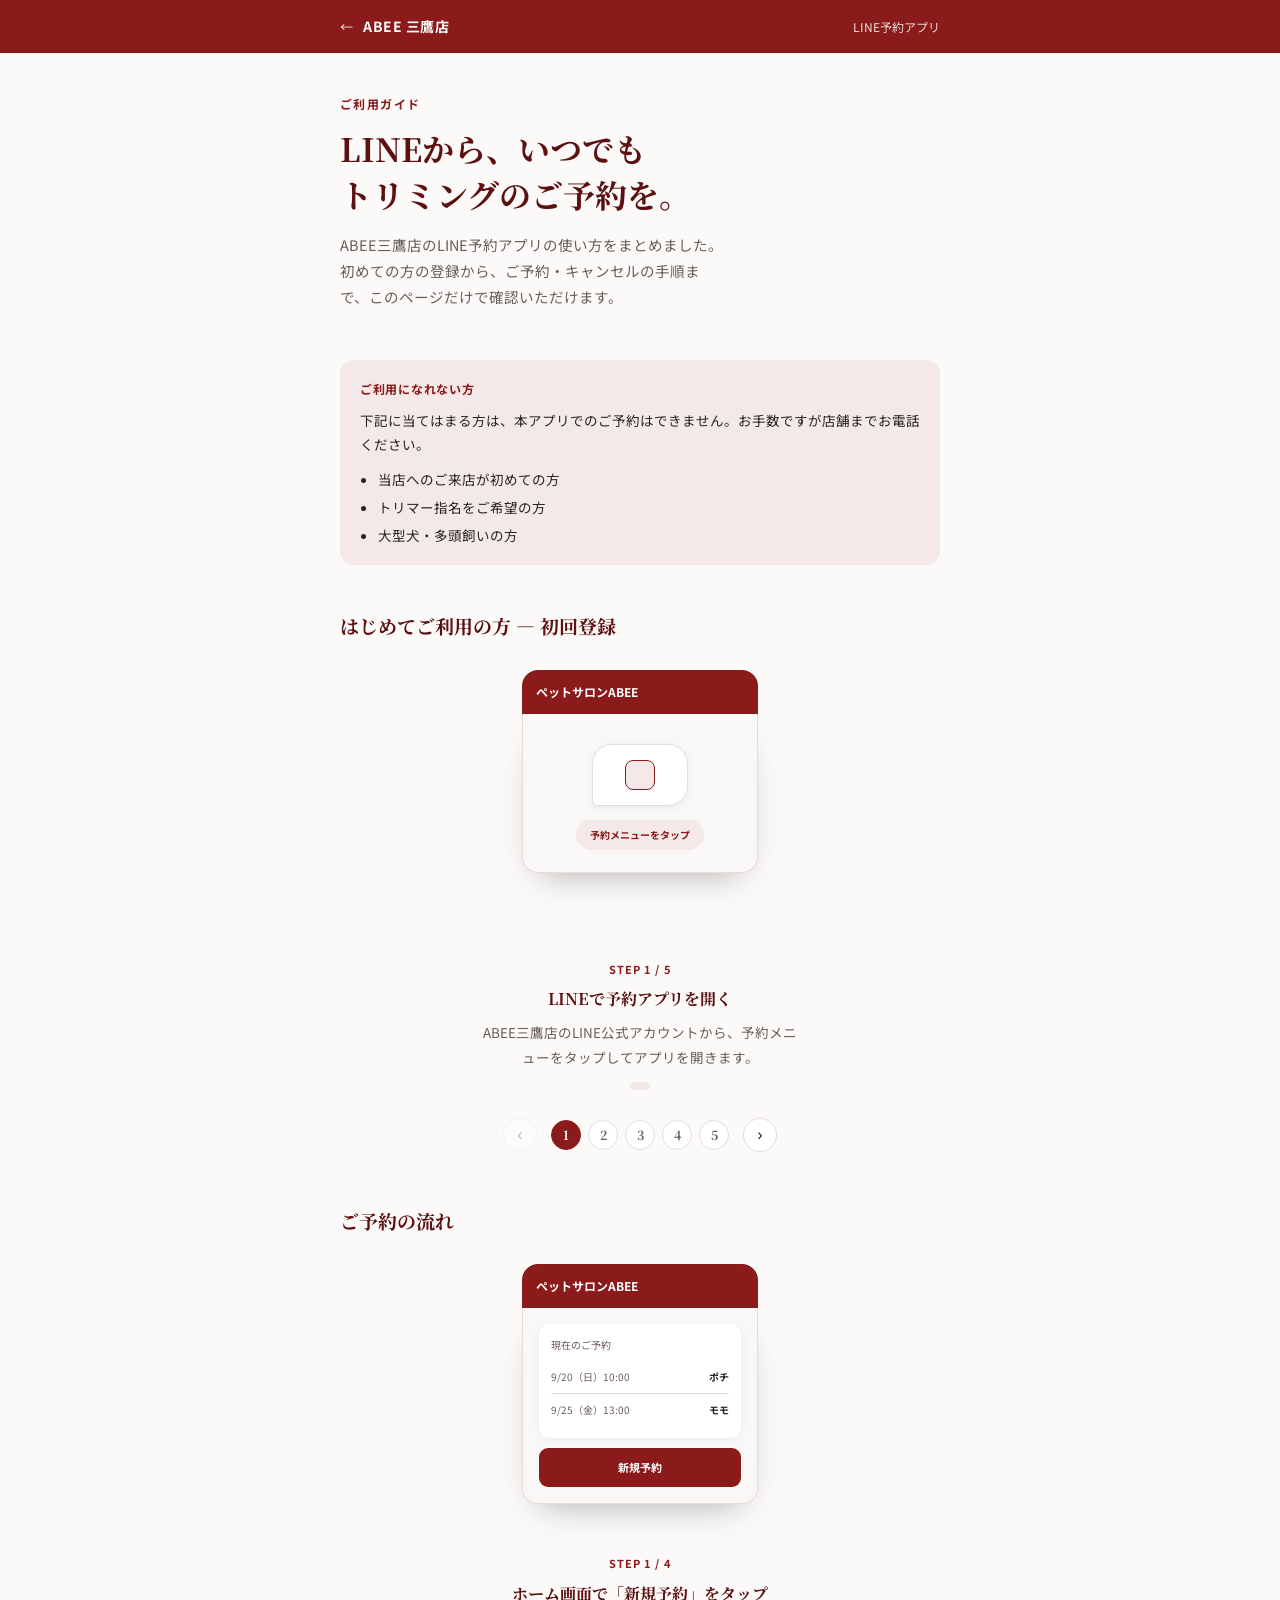
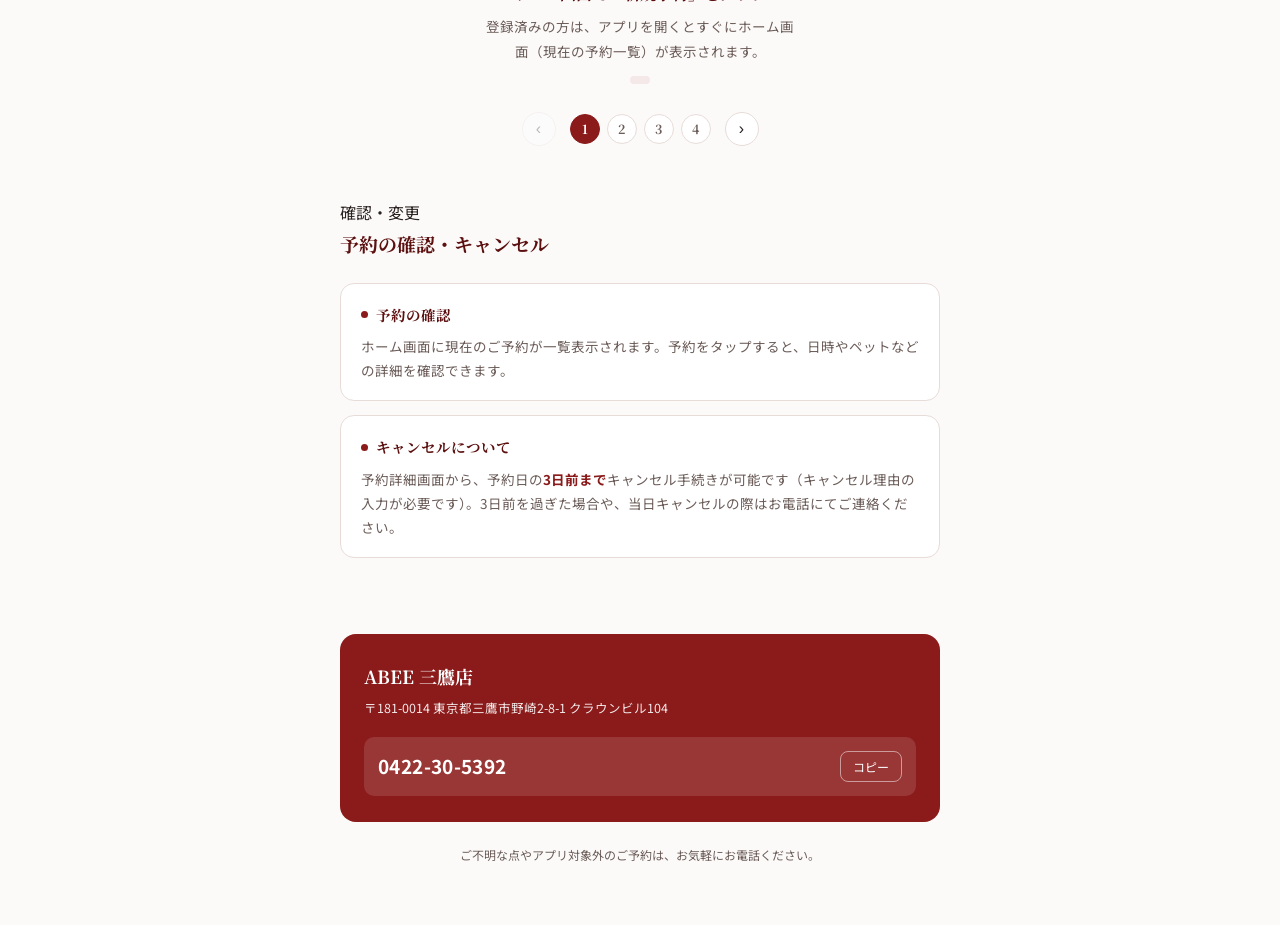
==== commit 0f0bad64: "ガイドの見出し横STEPバッジと再送ヒント文言を削除 初回登録・予約の流れセクション見出しの左にあったSTEP数バッジ (STEP 1-5 / STEP 1-4)を削除。PIN入力ステップのヒント文言" ====
--- a/guide.html
+++ b/guide.html
@@ -60,11 +60,7 @@
 
   /* ── セクション見出し ── */
   section{padding-top:8px;padding-bottom:44px;}
-  .section-head{display:flex;align-items:baseline;gap:10px;margin-bottom:22px;}
-  .section-head .no{
-    font-family:'Noto Serif JP',serif;font-size:13px;font-weight:700;color:var(--red);
-    border:1px solid var(--line);border-radius:999px;padding:3px 10px;flex-shrink:0;
-  }
+  .section-head{margin-bottom:22px;}
   .section-head h2{font-size:19px;font-weight:700;}
 
   /* ── 時間帯バッジ ── */
@@ -215,7 +211,6 @@
 
   <section>
     <div class="section-head">
-      <span class="no">STEP 1–5</span>
       <h2>はじめてご利用の方 — 初回登録</h2>
     </div>
 
@@ -278,8 +273,7 @@
 
         <div class="wt-screen"
              data-title="届いたSMSの認証コードを入力"
-             data-desc="入力した番号宛に4桁の認証コードがSMSで届きます。画面に入力すると初回登録が完了します。"
-             data-hint="コードが届かない場合は「コードを再送する」をタップ">
+             data-desc="入力した番号宛に4桁の認証コードがSMSで届きます。画面に入力すると初回登録が完了します。">
           <div class="w-head">ペットサロンABEE</div>
           <div class="w-body">
             <div class="w-card">
@@ -315,7 +309,6 @@
 
   <section>
     <div class="section-head">
-      <span class="no">STEP 1–4</span>
       <h2>ご予約の流れ</h2>
     </div>
 
